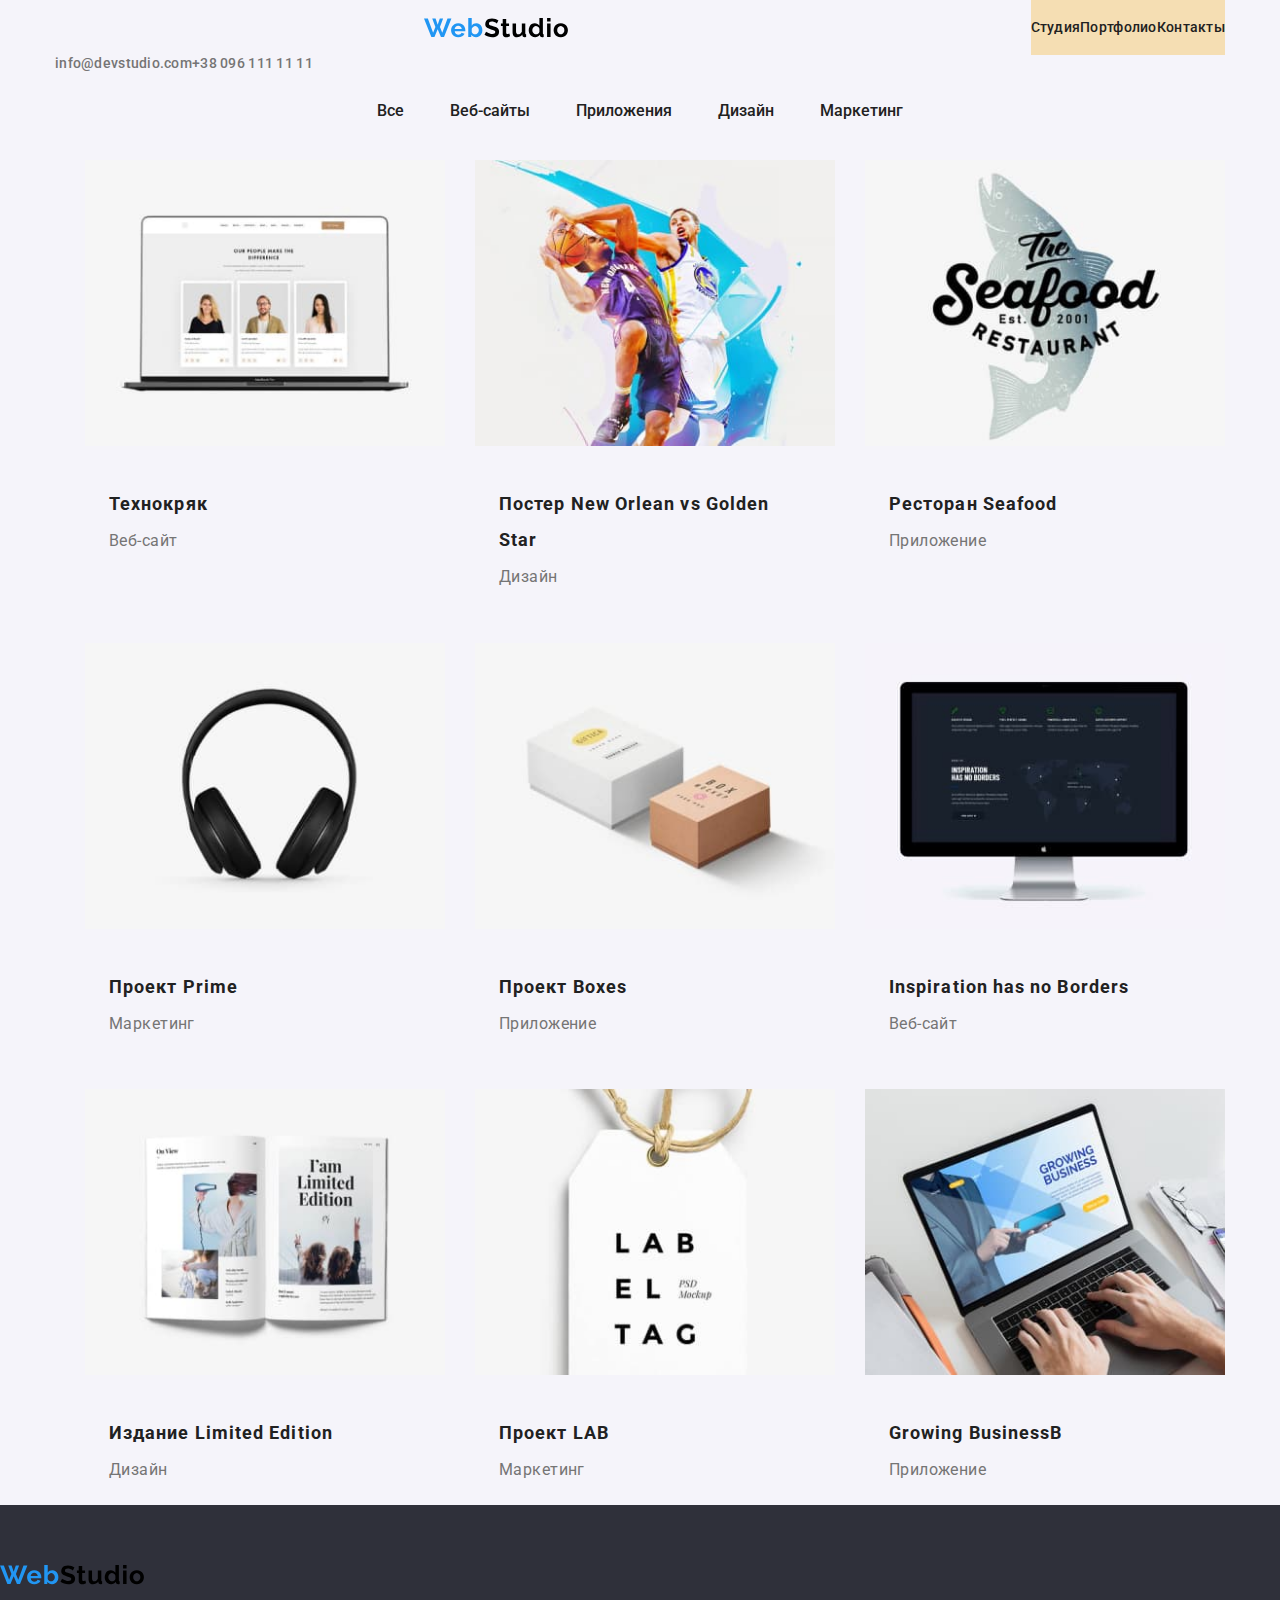
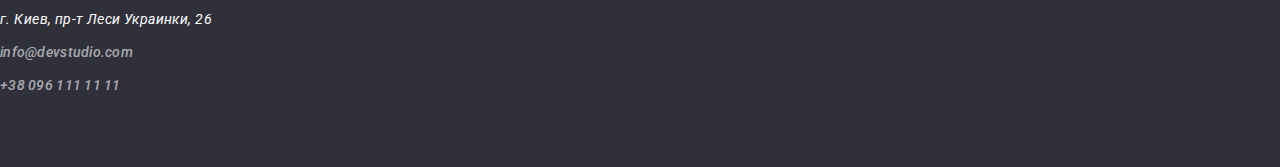
==== portfolio.html @ c13f8b08 "homework0401" ====
<!DOCTYPE html>
<html lang="ru">

<head>
    <meta charset="UTF-8" />
    <meta name="viewport" content="width=device-width, initial-scale=1.0" />
    <title>WebStudio</title>
    <link rel="preconnect" href="https://fonts.gstatic.com">
    <link href="https://fonts.googleapis.com/css2?family=Raleway:wght@700&family=Roboto:wght@400;500;700;900&display=swap"
        rel="stylesheet">
        <link rel="stylesheet" href="https://cdnjs.cloudflare.com/ajax/libs/modern-normalize/1.0.0/modern-normalize.min.css">
    <link rel="stylesheet" href="./css/styles.css">
  
</head>

<body>
    <!-- Шапка сайта -->
    <header>
        <div class="container">
            <nav class="nav">
                <a href="./index.html" class="logo">
                    <img src="./images/WebStudio.svg" alt="Логотип компании" />
                </a>
    
                <ul class="nav-link list">
                    <li><a href="./index.html" class="nav-link-list ">Студия</a></li>
                    <li><a href="./portfolio.html" class=" nav-link-list ">Портфолио</a></li>
                    <li><a href="" class="link nav-link-list ">Контакты</a></li>
                </ul>
    
            </nav>
    
            <ul class="nav-information list">
                <li><a href="mailto:info@devstudio.com" class="nav-information-list">info@devstudio.com</a></li>
                <li><a href="tel:+380961111111" class="nav-information-list">+38 096 111 11 11</a></li>
            </ul>
        </div>
    </header>

    <main>
       
        
            <!--Кнопки портфолио -->
        <section>
            <div class="container">
            <h1></h1>
            <ul class="button-list list">
                <li><button type="button" class="button">Все</button></li>
                <li><button type="button" class="button">Веб-сайты</button></li>
                <li><button type="button" class="button">Приложения</button></li>
                <li><button type="button" class="button">Дизайн</button></li>
                <li><button type="button" class="button">Маркетинг</button></li>
            </ul>
        
    <!-- Проекты -->
        
            <ul class="project list">
                
                <li class="card">
                    <div class="card-image">
                    <a href="" class="link">
                        <img src="./images/portfolio1.jpg" alt="Примеры работ 1" width="370" class="project-images">
                    </div>

                    <div class="card-content">
                    <h2 class="project-title">Технокряк</h2>
                    <p class="project-description">Веб-сайт</p>
                    </div>
                    </a>
                   
                </li>
                <li  class="card">
                    <div class="card-image">
                    <a href="" class="link">
                        <img src="./images/portfolio2.jpg" alt="Примеры работ 2" width="370" class="project-images">
                    </div>

                    <div class="card-content">
                    <h2 class="project-title">Постер New Orlean vs Golden Star</h2>
                    <p class="project-description">Дизайн</p>
                    </div>
                    </a>
                </li>
                <li class="card" >
                    <div class="card-image">
                    <a href="" class="link">
                        <img src="./images/portfolio3.jpg" alt="Примеры работ 3" width="370" class="project-images">
                    </div>
                    <div class="card-content">
                    <h2 class="project-title">Ресторан Seafood</h2>
                    <p class="project-description">Приложение</p>
                    </div>
                    </a>
                </li>
                <li class="card">
                    <div class="card-image">
                    <a href="" class="link">
                        <img src="./images/portfolio4.jpg" alt="Примеры работ 4" width="370" class="project-images">
                    </div>

                    <div class="card-content">
                    <h2 class="project-title">Проект Prime</h2>
                    <p class="project-description">Маркетинг</p>
                    </div>
                    </a>
                </li>
                <li class="card">
                    <div class="card-image">
                    <a href="" class="link">
                        <img src="./images/portfolio5.jpg" alt="Примеры работ 5" width="370" class="project-images">
                    </div>

                    <div class="card-content">
                    <h2 class="project-title">Проект Boxes</h2>
                    <p class="project-description">Приложение</p>
                    </div>
                    </a>
                </li>
                <li class="card">
                    <div class="card-image">
                    <a href="" class="link">
                        <img src="./images/portfolio6.jpg" alt="Примеры работ 6" width="370" class="project-images">
                    </div>

                    <div class="card-content">
                    <h2 class="project-title">Inspiration has no Borders</h2>
                    <p class="project-description">Веб-сайт</p>
                    </div>
                    </a>
                </li>
                <li class="card">
                    <div class="card-image">
                    <a href="" class="link">
                        <img src="./images/portfolio7.jpg" alt="Примеры работ 7" width="370" class="project-images">
                    </div>

                    <div class="card-content">
                    <h2 class="project-title">Издание Limited Edition</h2>
                    <p class="project-description">Дизайн</p>
                    </div>
                    </a>
                </li>
                <li class="card">
                    <div class="card-image">
                    <a href="" class="link">
                        <img src="./images/portfolio8.jpg" alt="Примеры работ 8" width="370"class="project-images">
                    </div>

                    <div class="card-content">
                    <h2 class="project-title">Проект LAB</h2>
                    <p class="project-description">Маркетинг</p>
                    </div>
                    </a>
                </li>
                <li class="card">
                    <div class="card-image">
                    <a href="" class="link">
                        <img src="./images/portfolio9.jpg" alt="Примеры работ 9" width="370" class="project-images">
                    </div>

                    <div class="card-content">
                    <h2 class="project-title">Growing BusinessB</h2>
                    <p class="project-description">Приложение</p>
                    </div>
                    </a>
                </li>
                
            </ul>
            </div>

        </section>
        

    </main>
    <!-- Футер -->
    <footer>
    
        <div class="footer">
            <a href="./index.html" class="logo footer-logo">
                <img src="./images/WebStudio.svg" alt="Логотип компании" />
            </a>
    
            <address>
                <ul class="footer-list list">
                    <li>г. Киев, пр-т Леси Украинки, 26</li>
                    <li><a href="mailto:info@devstudio.com" class=" link nav-information-list footer-email">info@devstudio.com</a></li>
                    <li><a href="tel:+380961111111" class="link nav-information-list footer-tel">+38 096 111 11 11</a></li>
                </ul>
            </address>
        </div>
                
     </footer>
                
            

</body>

</html>
---- css/styles.css ----
/* основной цвет текста #757575 */
/* вторичный цвет текста  #212121*/
/* Акцент #2196F3 */
/* наша команда #F5F4FA */
/* футер #2F303A*/
/* Белый #FFFFFF */
/* герой #2F303A */

:root {
  --primery-text-color: #757575;
  --secondary-text-color: #212121;
  --accent-color: #2196f3;
  --primery-bg-color: #f5f4fa;
  --card-set-gap: 30px;
  --wite-color: #ffffff;
}
body {
  background-color: var(--primery-bg-color);
  color: var(--primery-text-color);
  font-family: Roboto, sans-serif;
  font-size: 14px;
  letter-spacing: 0.03em;
}

img {
  display: block;
  max-width: 100%;
  height: auto;
}
.container {
  margin-left: auto;
  margin-right: auto;
  width: 1200px;
  padding-left: 15px;
  padding-right: 15px;
}

.list {
  list-style: none;
  margin: 0px;
  padding: 0px;
}

.link {
  text-decoration: none;
}

/* Навигация */

.main-nav {
  display: flex;
  align-items: center;
}
.nav {
  display: flex;
}
.logo {
  margin: auto;

  font-family: Raleway, sans-serif;
  font-size: 26px;
  line-height: 1.2;
}

.nav-link {
  display: flex;
  margin-left: 93px;
}
.nav-link .item:not(:last-child) {
  margin-right: 50px;
}

.nav-link-list {
  color: var(--secondary-text-color);

  display: block;
  padding-top: 20px;
  padding-bottom: 20px;

  font-weight: 500;
  font-size: 14px;
  line-height: 1.1;
  letter-spacing: 0.02em;
  text-decoration: none;
  background-color: wheat;
}

.nav-information {
  display: flex;
  margin-left: auto;
}

.nav-information .item + .item {
  margin-left: 50px;
}
.nav-information-list {
  color: var(--primery-text-color);

  font-weight: 500;
  font-size: 14px;
  line-height: 1.1;
  letter-spacing: 0.02em;
  text-decoration: none;
}

.nav-link a:hover,
.nav-link a:focus,
.nav-information a:hover,
.nav-information a:focus {
  color: var(--accent-color);
}

/* Герой */
.hero {
  background-color: #2f303a;

  margin-bottom: 94px;

  text-align: center;
}
.hero-title {
  color: var(---wite-color);
  margin-top: 0px;
  margin-bottom: 30px;

  font-weight: 900;
  font-size: 44px;
  line-height: 1.4;
  letter-spacing: 0.06em;
}
.button-hero {
  color: var(--primery-bg-color);
  background-color: var(--accent-color);

  font-family: inherit;
  font-weight: 700;
  font-size: 16px;
  line-height: 1.9;
  letter-spacing: 0.06em;
  cursor: pointer;
  border-radius: 4px;
  padding: 10px 35px;
  border: 1px solid transparent;
  min-width: 130px;
}

/* Преимущества */

.advantages {
  margin-bottom: 94px;
}
.advantages-list {
  display: flex;
  /* justify-content: space-between; */
}

.advantages-list .item {
  background-color: springgreen;
}
.advantages-list .item:not(:last-child) {
  margin-right: 30px;
}

.advantages-title {
  color: var(--secondary-text-color);

  margin-top: 0px;
  margin-bottom: 10px;
  line-height: 1.1;
}

.advanteges-description {
  display: block;

  line-height: 1.7;
}

/* Примеры работ */
.example {
  /* margin-bottom: 50px; */
}

.example-title {
  color: var(--secondary-text-color);

  margin-top: 0px;
  margin-bottom: 94px;

  font-size: 36px;
  line-height: 1.2;
  text-align: center;
}

.example-list {
  display: flex;
  margin-bottom: 94px;
}
.example-list .item:not(:last-child) {
  margin-right: 30px;
}

/* Наша команда */
.team-list li {
  display: inline-block;
  margin-top: 0px;
  margin-bottom: 30px;
  padding: 0px;
}

.team-title {
  color: var(--secondary-text-color);

  margin-top: 0px;
  margin-bottom: 50px;

  font-size: 36px;
  line-height: 1.2;
  text-align: center;
}
.team-images {
  margin-bottom: 30px;
}

.team-list-title {
  color: var(--secondary-text-color);

  margin-top: 0px;
  margin-bottom: 10px;
  font-weight: 500;
  font-size: 16px;
  line-height: 1.2;
}

.team-description {
  margin-top: 0px;
  margin-bottom: 0px;

  font-size: 16px;
  line-height: 1.2;
}

/* Футер */

.footer {
  background-color: #2f303a;
  padding-top: 60px;
  padding-bottom: 60px;
}

.footer-logo {
  display: inline-block;
  margin-bottom: 20px;
}
.footer-list li {
  color: var(--wite-color);
  line-height: 1.7;
  margin-bottom: 9px;
}

.footer-list a:hover,
.footer-list a:focus {
  color: var(--accent-color);
}

.footer-email,
.footer-tel {
  line-height: 1.7;
  color: rgba(255, 255, 255, 0.6);
}

/* .footer-tel {
  line-height: 1.7;
  color: rgba(255, 255, 255, 0.6);
} */
/* Портфолио */

/* Кнопки портфолио */
.button-list {
  display: flex;
  justify-content: center;
}

.button {
  color: var(--secondary-text-color);
  background-color: var(--primery-bg-color);

  font-weight: 500;
  font-size: 16px;
  line-height: 1.6;
  cursor: pointer;
  border-radius: 4px;
  padding: 6px 22px;
  border: 1px solid transparent;
  min-width: 73px;
}
.button:hover,
.button:focus {
  color: var(--primery-bg-color);
  background-color: var(--accent-color);
}

/* Проекты */
.project {
  display: flex;
  flex-wrap: wrap;

  padding: 0;
  margin: 0;
  list-style: none;
  margin-left: calc (-1 * var(--card-set-gap));
  margin-top: calc (-1 * var(--card-set-gap));
}

/* .project-images {
 
  margin-bottom: 20px;
} */
.project > .card {
  flex-basis: calc(100% / 3 - var(--card-set-gap));
  margin-left: var(--card-set-gap);
  margin-top: var(--card-set-gap);
  /* border: 2px solid green; */
}

.card-image {
  margin-bottom: 20px;
}

.project-title {
  color: var(--secondary-text-color);

  padding: 0;
  margin: 0;
  margin-bottom: 4px;

  font-size: 18px;
  line-height: 2;
  letter-spacing: 0.06em;
  text-decoration: none;
  /* border: 2px solid red; */
}

.project-description {
  color: var(--primery-text-color);

  padding: 0;
  margin: 0;

  font-size: 16px;
  line-height: 1.9;
  /* border: 2px solid teal; */
}

.card-content {
  padding: 20px 24px;
  /* border: 2px solid tomato; */
}
/* .project-description:last-child {
  margin-bottom: 0px;
} */
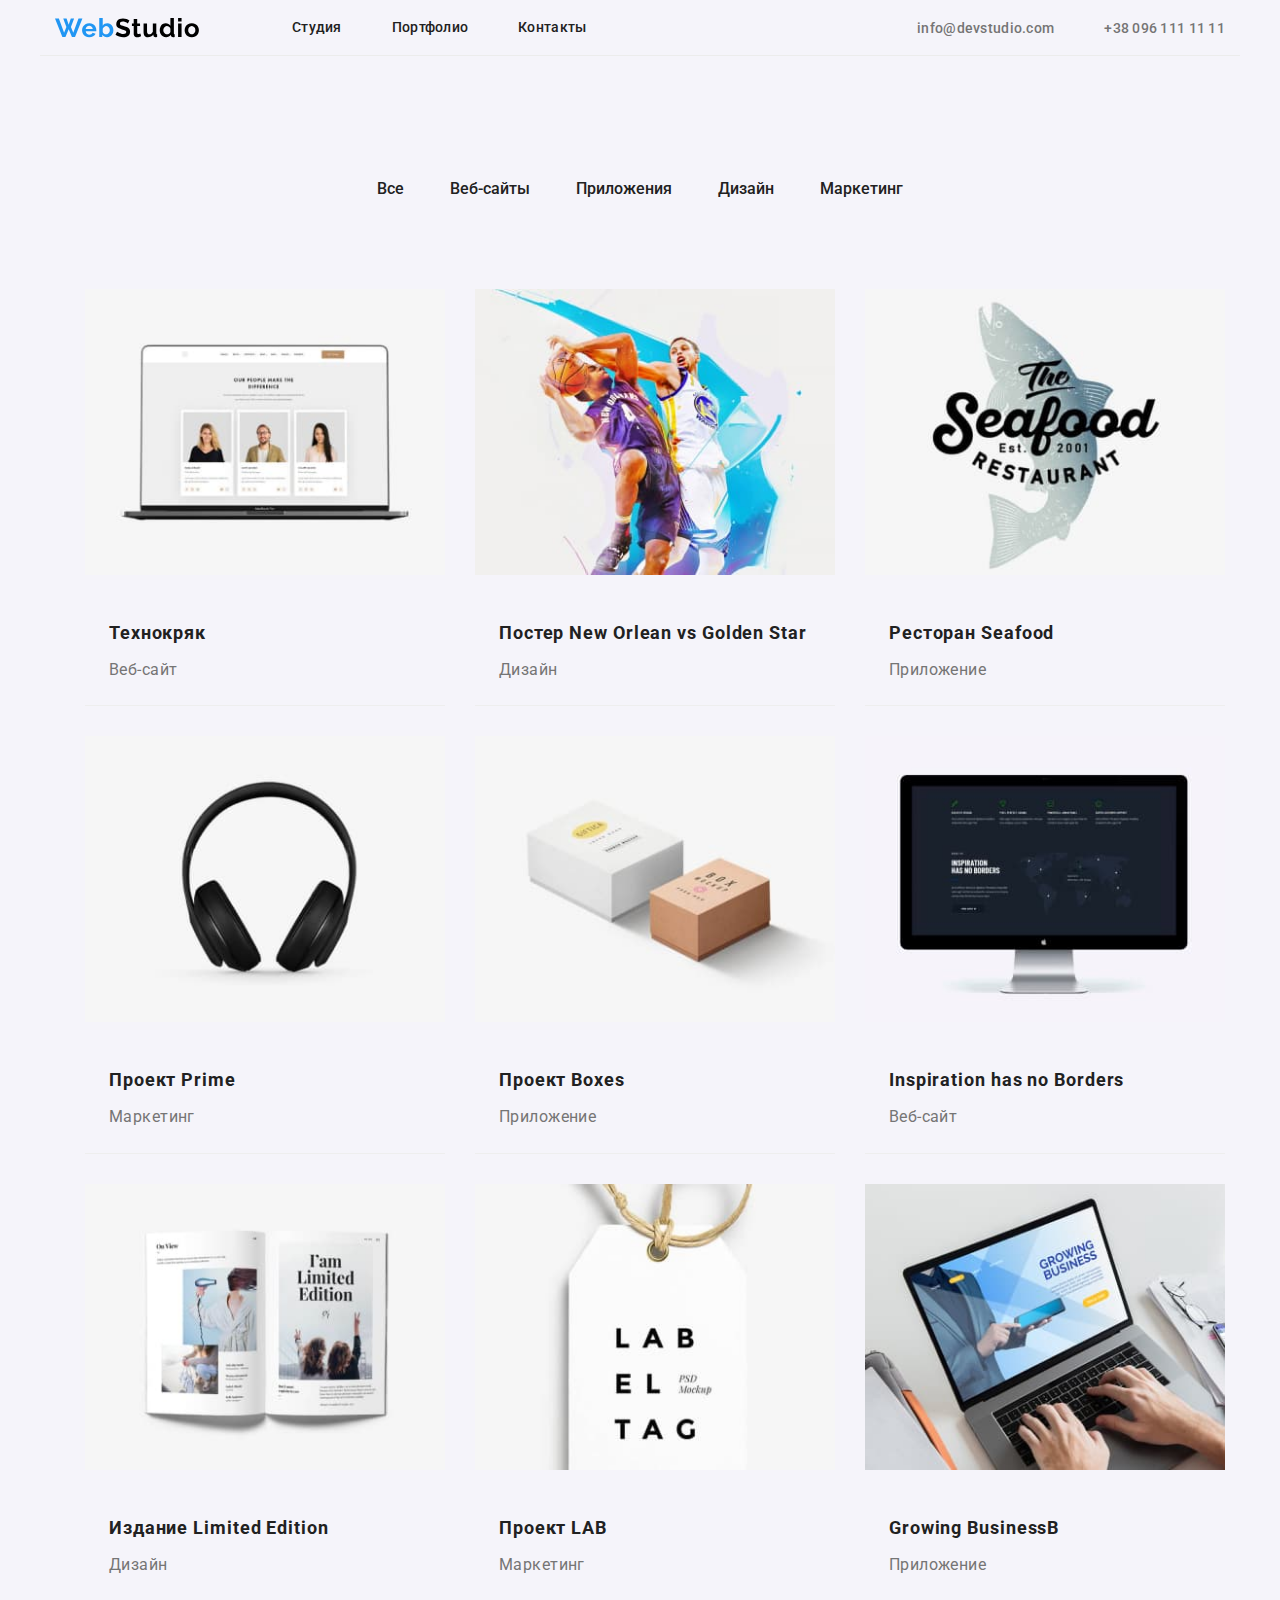
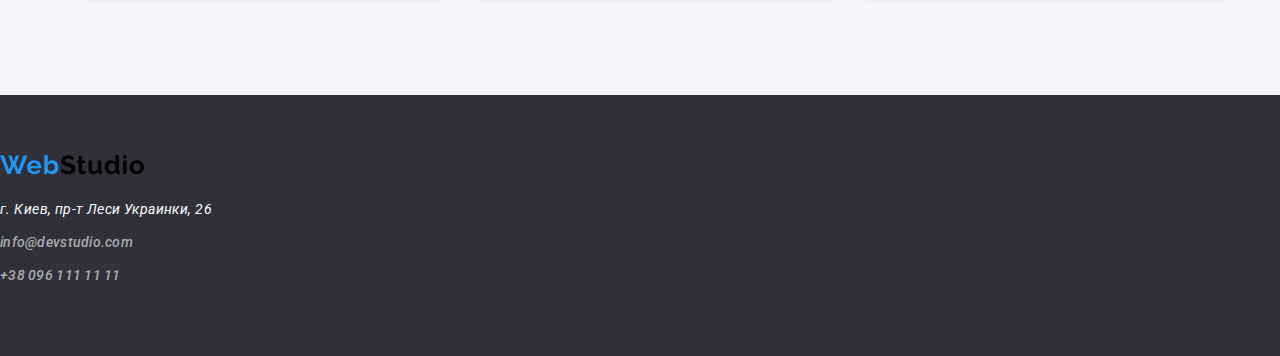
==== commit 5ae25597: "homework0402" ====
--- a/portfolio.html
+++ b/portfolio.html
@@ -15,25 +15,28 @@
 
 <body>
     <!-- Шапка сайта -->
-    <header>
-        <div class="container">
+    <header class="page-header">
+        <div class="main-nav">
+    
             <nav class="nav">
                 <a href="./index.html" class="logo">
                     <img src="./images/WebStudio.svg" alt="Логотип компании" />
                 </a>
     
                 <ul class="nav-link list">
-                    <li><a href="./index.html" class="nav-link-list ">Студия</a></li>
-                    <li><a href="./portfolio.html" class=" nav-link-list ">Портфолио</a></li>
-                    <li><a href="" class="link nav-link-list ">Контакты</a></li>
+                    <li class="item"><a href="./index.html" class="nav-link-list">Студия</a></li>
+                    <li class="item"><a href="./portfolio.html" class=" nav-link-list">Портфолио</a></li>
+                    <li class="item"><a href="" class="link nav-link-list">Контакты</a></li>
                 </ul>
     
             </nav>
     
             <ul class="nav-information list">
-                <li><a href="mailto:info@devstudio.com" class="nav-information-list">info@devstudio.com</a></li>
-                <li><a href="tel:+380961111111" class="nav-information-list">+38 096 111 11 11</a></li>
+                <li class="item"><a href="mailto:info@devstudio.com" class="nav-information-list">info@devstudio.com</a>
+                </li>
+                <li class="item"><a href="tel:+380961111111" class="nav-information-list">+38 096 111 11 11</a></li>
             </ul>
+    
         </div>
     </header>
 
--- a/css/styles.css
+++ b/css/styles.css
@@ -33,6 +33,8 @@
   width: 1200px;
   padding-left: 15px;
   padding-right: 15px;
+  padding-top: 94px;
+  padding-bottom: 94px;
 }
 
 .list {
@@ -47,6 +49,14 @@
 
 /* Навигация */
 
+.page-header{
+  margin-left: auto;
+  margin-right: auto;
+  width: 1200px;
+  padding-left: 15px;
+  padding-right: 15px;
+  border-bottom: 1px solid #ECECEC;
+}
 .main-nav {
   display: flex;
   align-items: center;
@@ -82,7 +92,7 @@
   line-height: 1.1;
   letter-spacing: 0.02em;
   text-decoration: none;
-  background-color: wheat;
+
 }
 
 .nav-information {
@@ -114,7 +124,7 @@
 .hero {
   background-color: #2f303a;
 
-  margin-bottom: 94px;
+  /* margin-bottom: 94px; */
 
   text-align: center;
 }
@@ -147,15 +157,16 @@
 /* Преимущества */
 
 .advantages {
-  margin-bottom: 94px;
+  /* margin-bottom: 94px; */
 }
 .advantages-list {
   display: flex;
-  /* justify-content: space-between; */
+
 }
 
 .advantages-list .item {
-  background-color: springgreen;
+  width: 270px;
+  /* background-color: springgreen; */
 }
 .advantages-list .item:not(:last-child) {
   margin-right: 30px;
@@ -171,7 +182,6 @@
 
 .advanteges-description {
   display: block;
-
   line-height: 1.7;
 }
 
@@ -184,7 +194,7 @@
   color: var(--secondary-text-color);
 
   margin-top: 0px;
-  margin-bottom: 94px;
+  margin-bottom: 50px;
 
   font-size: 36px;
   line-height: 1.2;
@@ -200,23 +210,35 @@
 }
 
 /* Наша команда */
-.team-list li {
+
+.team-title {
+  color: var(--secondary-text-color);
+
+  margin-top: 0px;
+  margin-bottom: 50px;
+
+  font-size: 36px;
+  line-height: 1.2;
+  text-align: center;
+}
+
+.team-list {
+  display: flex;
+  flex-wrap: wrap;
+}
+
+.team-list item {
   display: inline-block;
-  margin-top: 0px;
-  margin-bottom: 30px;
+  margin: 0px;
   padding: 0px;
-}
-
-.team-title {
-  color: var(--secondary-text-color);
-
-  margin-top: 0px;
-  margin-bottom: 50px;
-
-  font-size: 36px;
-  line-height: 1.2;
-  text-align: center;
-}
+  width: 270px;
+  background-color: cadetblue;
+}
+
+.team-list .item:not(:last-child) {
+  margin-right: 30px;
+}
+
 .team-images {
   margin-bottom: 30px;
 }
@@ -268,16 +290,14 @@
   color: rgba(255, 255, 255, 0.6);
 }
 
-/* .footer-tel {
-  line-height: 1.7;
-  color: rgba(255, 255, 255, 0.6);
-} */
+
 /* Портфолио */
 
 /* Кнопки портфолио */
 .button-list {
   display: flex;
   justify-content: center;
+  margin-bottom: 50px;
 }
 
 .button {
@@ -311,16 +331,15 @@
   margin-top: calc (-1 * var(--card-set-gap));
 }
 
-/* .project-images {
- 
-  margin-bottom: 20px;
-} */
+.project .card {
+  border-bottom: 1px solid #EEEEEE;
+}
+
 .project > .card {
   flex-basis: calc(100% / 3 - var(--card-set-gap));
   margin-left: var(--card-set-gap);
   margin-top: var(--card-set-gap);
-  /* border: 2px solid green; */
-}
+ }
 
 .card-image {
   margin-bottom: 20px;
@@ -335,10 +354,9 @@
 
   font-size: 18px;
   line-height: 2;
-  letter-spacing: 0.06em;
+  letter-spacing: 0.05em;
   text-decoration: none;
-  /* border: 2px solid red; */
-}
+  }
 
 .project-description {
   color: var(--primery-text-color);
@@ -348,13 +366,8 @@
 
   font-size: 16px;
   line-height: 1.9;
-  /* border: 2px solid teal; */
-}
+ }
 
 .card-content {
   padding: 20px 24px;
-  /* border: 2px solid tomato; */
-}
-/* .project-description:last-child {
-  margin-bottom: 0px;
-} */
+ }
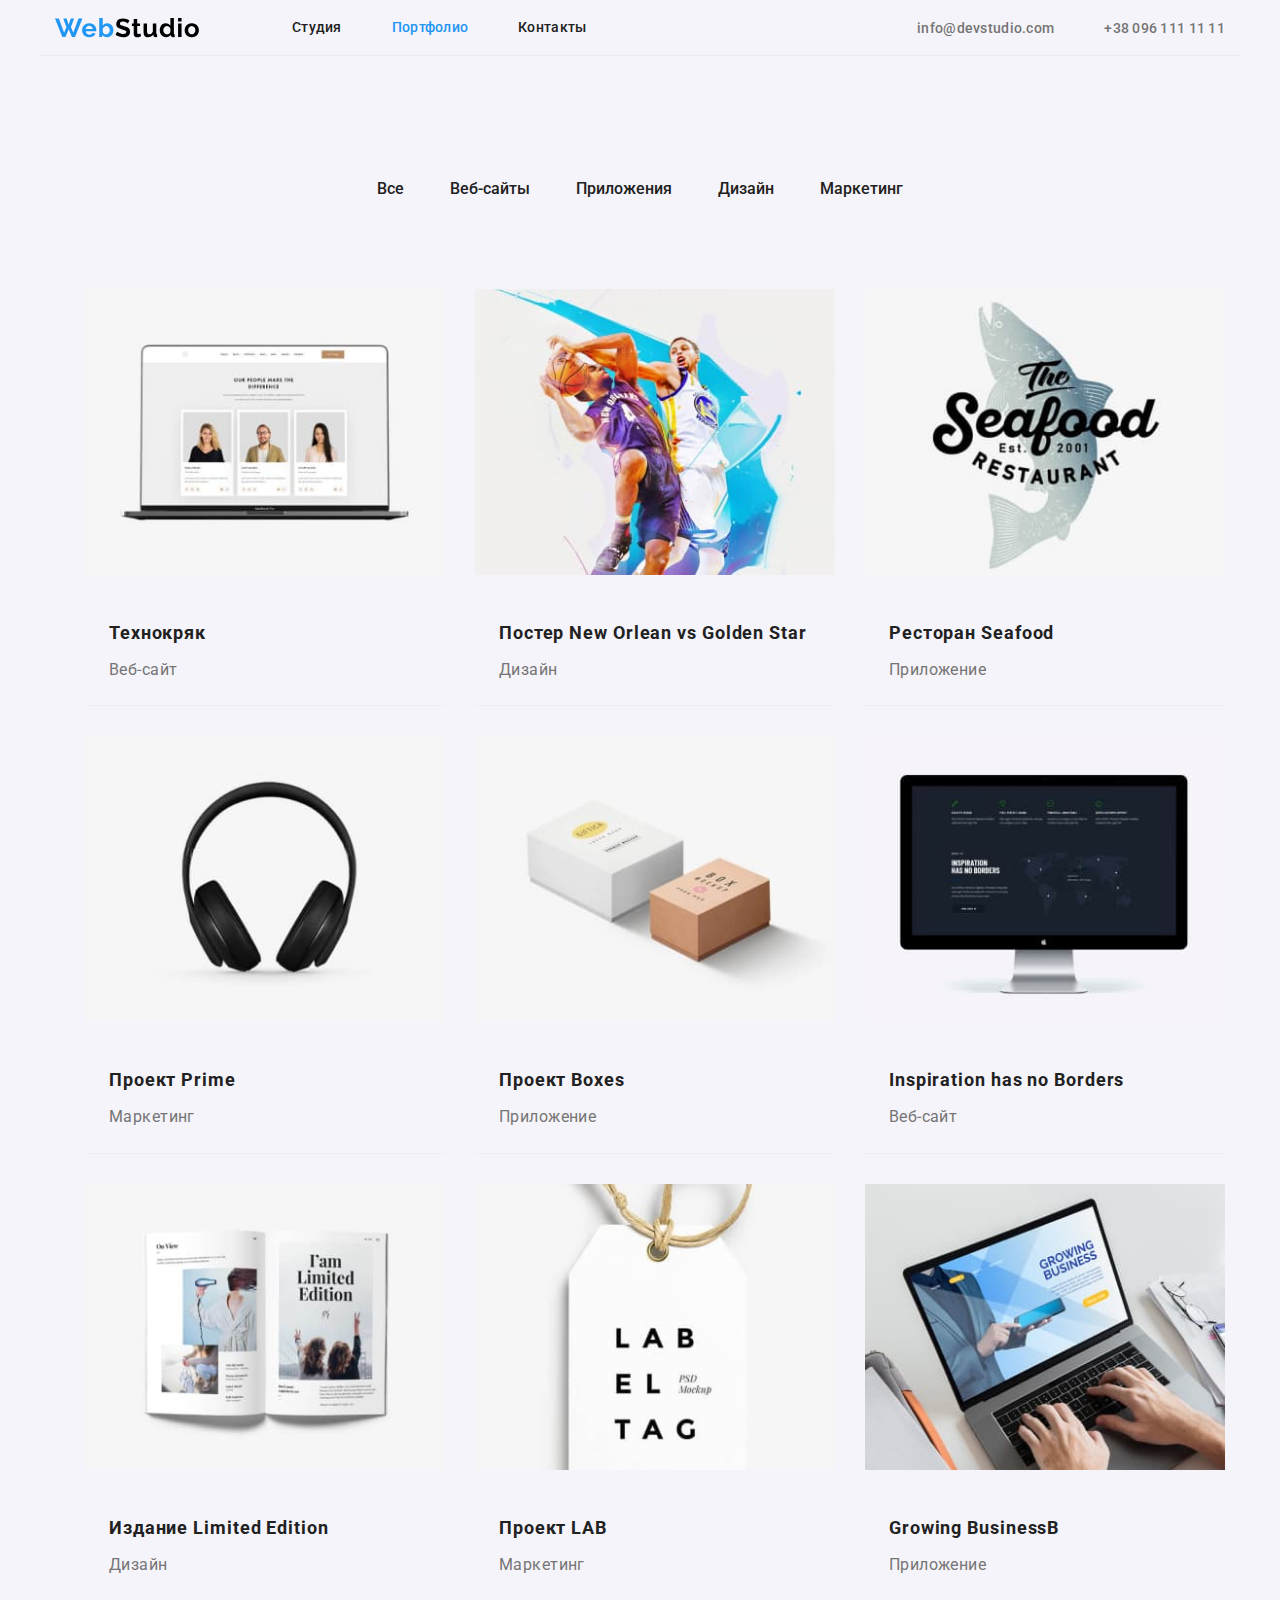
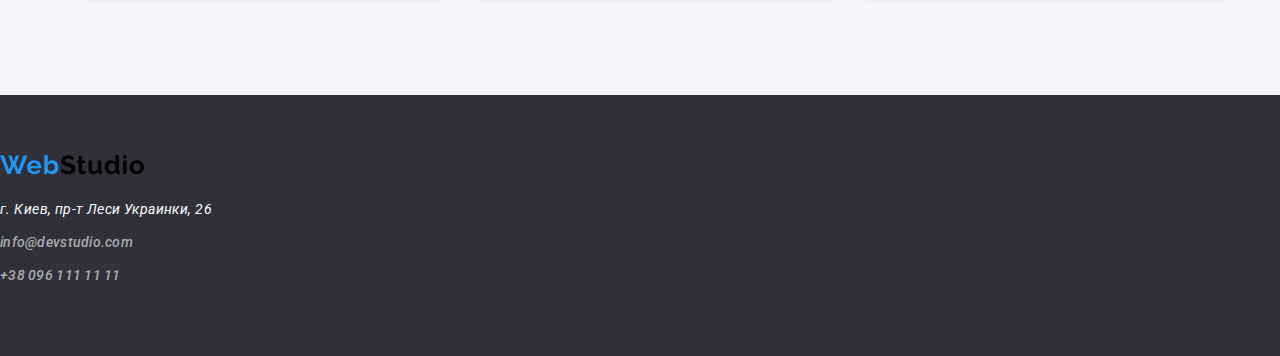
==== commit af28d242: "homework0405" ====
--- a/portfolio.html
+++ b/portfolio.html
@@ -25,7 +25,7 @@
     
                 <ul class="nav-link list">
                     <li class="item"><a href="./index.html" class="nav-link-list">Студия</a></li>
-                    <li class="item"><a href="./portfolio.html" class=" nav-link-list">Портфолио</a></li>
+                    <li class="item"><a href="./portfolio.html" class=" nav-link-list current">Портфолио</a></li>
                     <li class="item"><a href="" class="link nav-link-list">Контакты</a></li>
                 </ul>
     
--- a/css/styles.css
+++ b/css/styles.css
@@ -49,13 +49,13 @@
 
 /* Навигация */
 
-.page-header{
+.page-header {
   margin-left: auto;
   margin-right: auto;
   width: 1200px;
   padding-left: 15px;
   padding-right: 15px;
-  border-bottom: 1px solid #ECECEC;
+  border-bottom: 1px solid #ececec;
 }
 .main-nav {
   display: flex;
@@ -92,9 +92,11 @@
   line-height: 1.1;
   letter-spacing: 0.02em;
   text-decoration: none;
-
-}
-
+}
+
+.nav-link-list.current {
+  color: var(--accent-color);
+}
 .nav-information {
   display: flex;
   margin-left: auto;
@@ -122,17 +124,32 @@
 
 /* Герой */
 .hero {
-  background-color: #2f303a;
-
-  /* margin-bottom: 94px; */
+  max-width: 1600px;
+  min-height: 600px;
+  margin-left: auto;
+  margin-right: auto;
+  background-color: #c4c4c4;
+  background-image: linear-gradient(
+      to right,
+      rgba(47, 48, 58, 0.4),
+      rgba(47, 48, 58, 0.4)
+    ),
+    url("../images/fotohero.jpg");
+
+  background-repeat: no-repeat;
+  background-position: center;
+  background-size: cover;
+}
+.hero-title {
+  color: var(--wite-color);
+
+  display: block;
+  margin: 0 auto;
+  width: 696px;
+  padding-top: 200px;
+  margin-bottom: 30px;
 
   text-align: center;
-}
-.hero-title {
-  color: var(---wite-color);
-  margin-top: 0px;
-  margin-bottom: 30px;
-
   font-weight: 900;
   font-size: 44px;
   line-height: 1.4;
@@ -142,6 +159,8 @@
   color: var(--primery-bg-color);
   background-color: var(--accent-color);
 
+  display: block;
+  margin: 0 auto;
   font-family: inherit;
   font-weight: 700;
   font-size: 16px;
@@ -161,7 +180,6 @@
 }
 .advantages-list {
   display: flex;
-
 }
 
 .advantages-list .item {
@@ -290,7 +308,6 @@
   color: rgba(255, 255, 255, 0.6);
 }
 
-
 /* Портфолио */
 
 /* Кнопки портфолио */
@@ -332,14 +349,14 @@
 }
 
 .project .card {
-  border-bottom: 1px solid #EEEEEE;
+  border-bottom: 1px solid #eeeeee;
 }
 
 .project > .card {
   flex-basis: calc(100% / 3 - var(--card-set-gap));
   margin-left: var(--card-set-gap);
   margin-top: var(--card-set-gap);
- }
+}
 
 .card-image {
   margin-bottom: 20px;
@@ -356,7 +373,7 @@
   line-height: 2;
   letter-spacing: 0.05em;
   text-decoration: none;
-  }
+}
 
 .project-description {
   color: var(--primery-text-color);
@@ -366,8 +383,8 @@
 
   font-size: 16px;
   line-height: 1.9;
- }
+}
 
 .card-content {
   padding: 20px 24px;
- }
+}
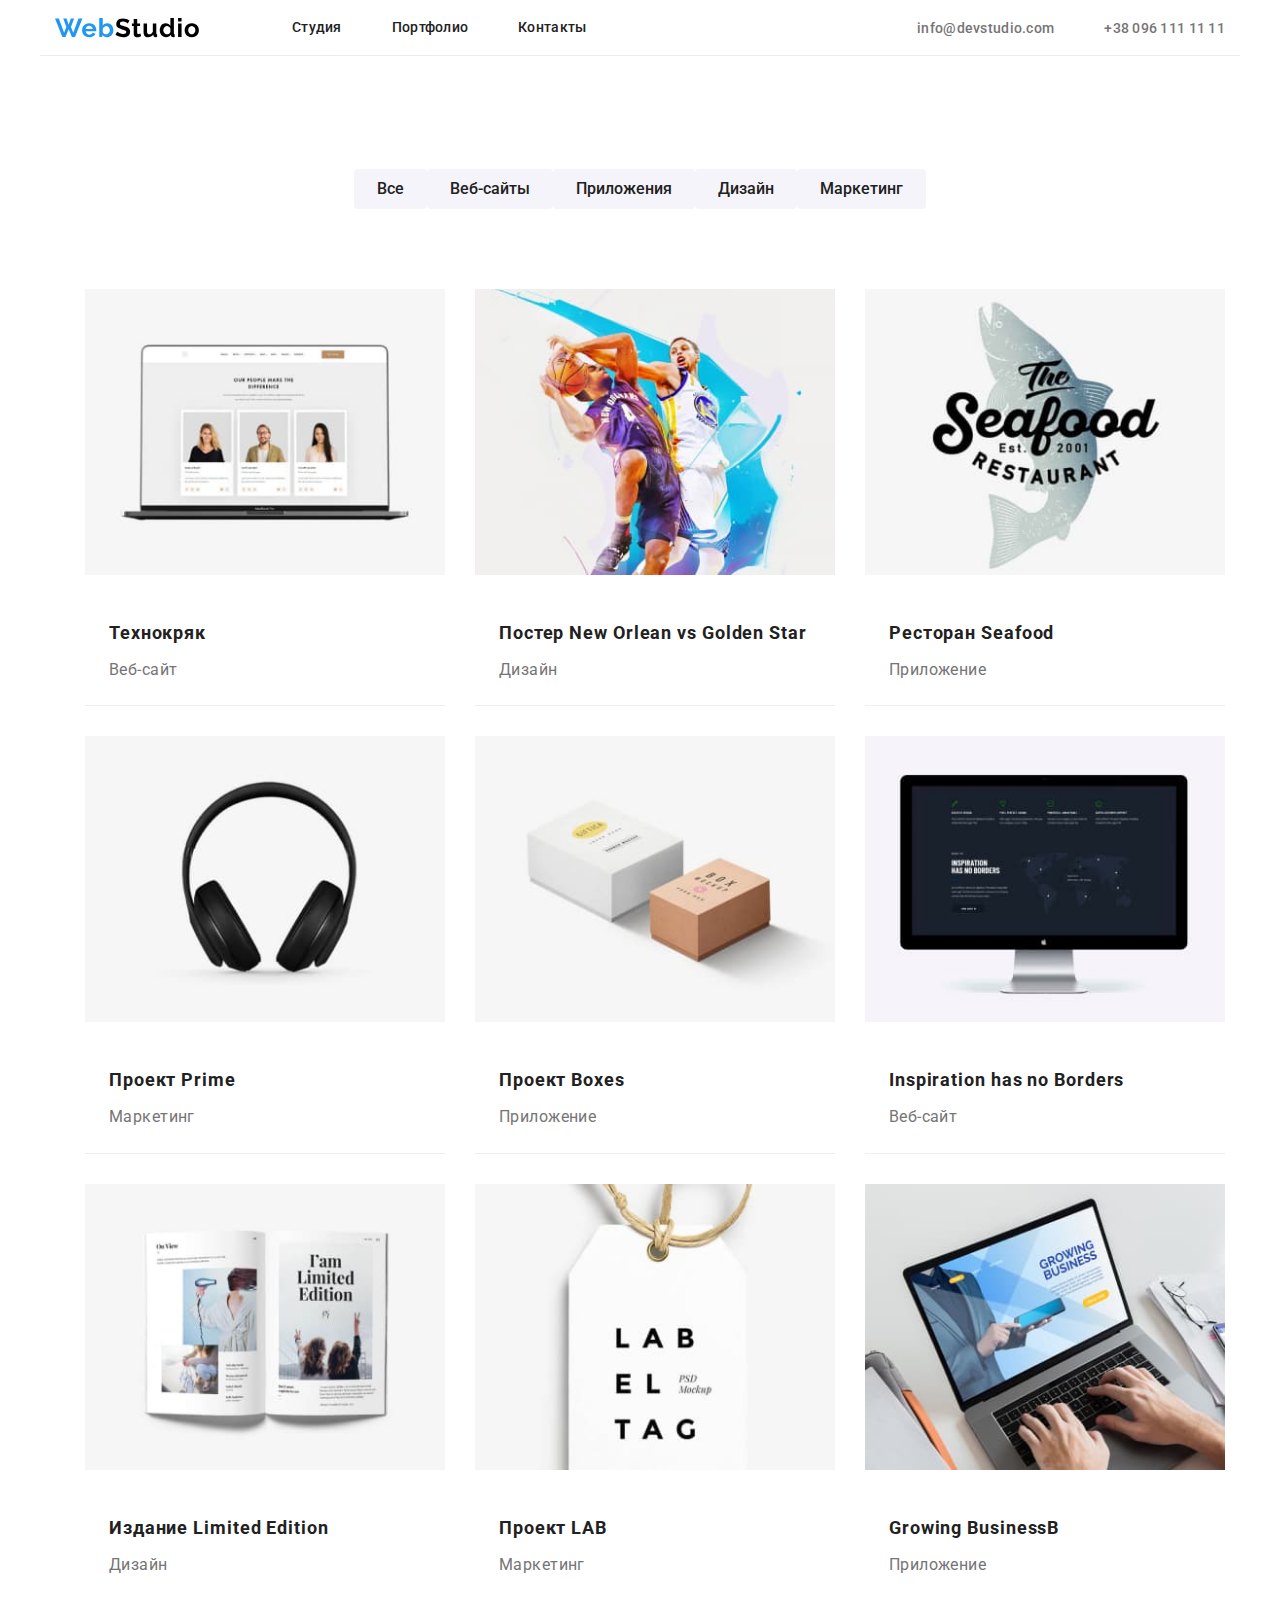
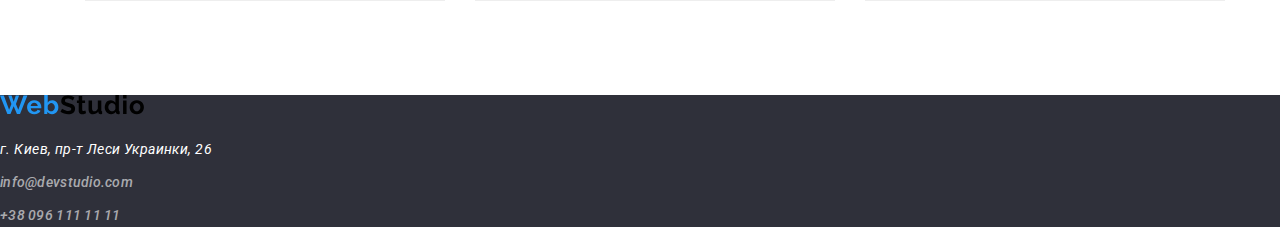
==== commit bc1387a2: "homework0410" ====
--- a/portfolio.html
+++ b/portfolio.html
@@ -25,7 +25,7 @@
     
                 <ul class="nav-link list">
                     <li class="item"><a href="./index.html" class="nav-link-list">Студия</a></li>
-                    <li class="item"><a href="./portfolio.html" class=" nav-link-list current">Портфолио</a></li>
+                    <li class="item"><a href="./portfolio.html" class=" nav-link-list">Портфолио</a></li>
                     <li class="item"><a href="" class="link nav-link-list">Контакты</a></li>
                 </ul>
     
--- a/css/styles.css
+++ b/css/styles.css
@@ -15,7 +15,7 @@
   --wite-color: #ffffff;
 }
 body {
-  background-color: var(--primery-bg-color);
+  background-color: var(--wite-color);
   color: var(--primery-text-color);
   font-family: Roboto, sans-serif;
   font-size: 14px;
@@ -94,9 +94,6 @@
   text-decoration: none;
 }
 
-.nav-link-list.current {
-  color: var(--accent-color);
-}
 .nav-information {
   display: flex;
   margin-left: auto;
@@ -124,28 +121,19 @@
 
 /* Герой */
 .hero {
-  max-width: 1600px;
-  min-height: 600px;
-  margin-left: auto;
-  margin-right: auto;
-  background-color: #c4c4c4;
-  background-image: linear-gradient(
-      to right,
-      rgba(47, 48, 58, 0.4),
-      rgba(47, 48, 58, 0.4)
-    ),
-    url("../images/fotohero.jpg");
-
-  background-repeat: no-repeat;
-  background-position: center;
-  background-size: cover;
+  background-color: #2f303a;
+  height: 600px;
+
+  text-align: center;
 }
 .hero-title {
   color: var(--wite-color);
 
   display: block;
+
+  width: 696px;
   margin: 0 auto;
-  width: 696px;
+
   padding-top: 200px;
   margin-bottom: 30px;
 
@@ -161,6 +149,7 @@
 
   display: block;
   margin: 0 auto;
+
   font-family: inherit;
   font-weight: 700;
   font-size: 16px;
@@ -176,12 +165,14 @@
 /* Преимущества */
 
 .advantages {
-  /* margin-bottom: 94px; */
-}
+}
+
 .advantages-list {
   display: flex;
 }
-
+.container.main {
+  padding-bottom: 0px;
+}
 .advantages-list .item {
   width: 270px;
   /* background-color: springgreen; */
@@ -205,7 +196,6 @@
 
 /* Примеры работ */
 .example {
-  /* margin-bottom: 50px; */
 }
 
 .example-title {
@@ -262,8 +252,9 @@
 }
 
 .team-list-title {
-  color: var(--secondary-text-color);
-
+  display: block;
+  color: var(--secondary-text-color);
+  text-align: center;
   margin-top: 0px;
   margin-bottom: 10px;
   font-weight: 500;
@@ -272,6 +263,8 @@
 }
 
 .team-description {
+  display: block;
+  text-align: center;
   margin-top: 0px;
   margin-bottom: 0px;
 
@@ -283,8 +276,15 @@
 
 .footer {
   background-color: #2f303a;
+  /* border: 1px solid red; */
+}
+.container.item {
+  margin: 0px;
+  padding: 0px;
   padding-top: 60px;
+  padding-left: 215px;
   padding-bottom: 60px;
+  /* border: 1px solid green; */
 }
 
 .footer-logo {
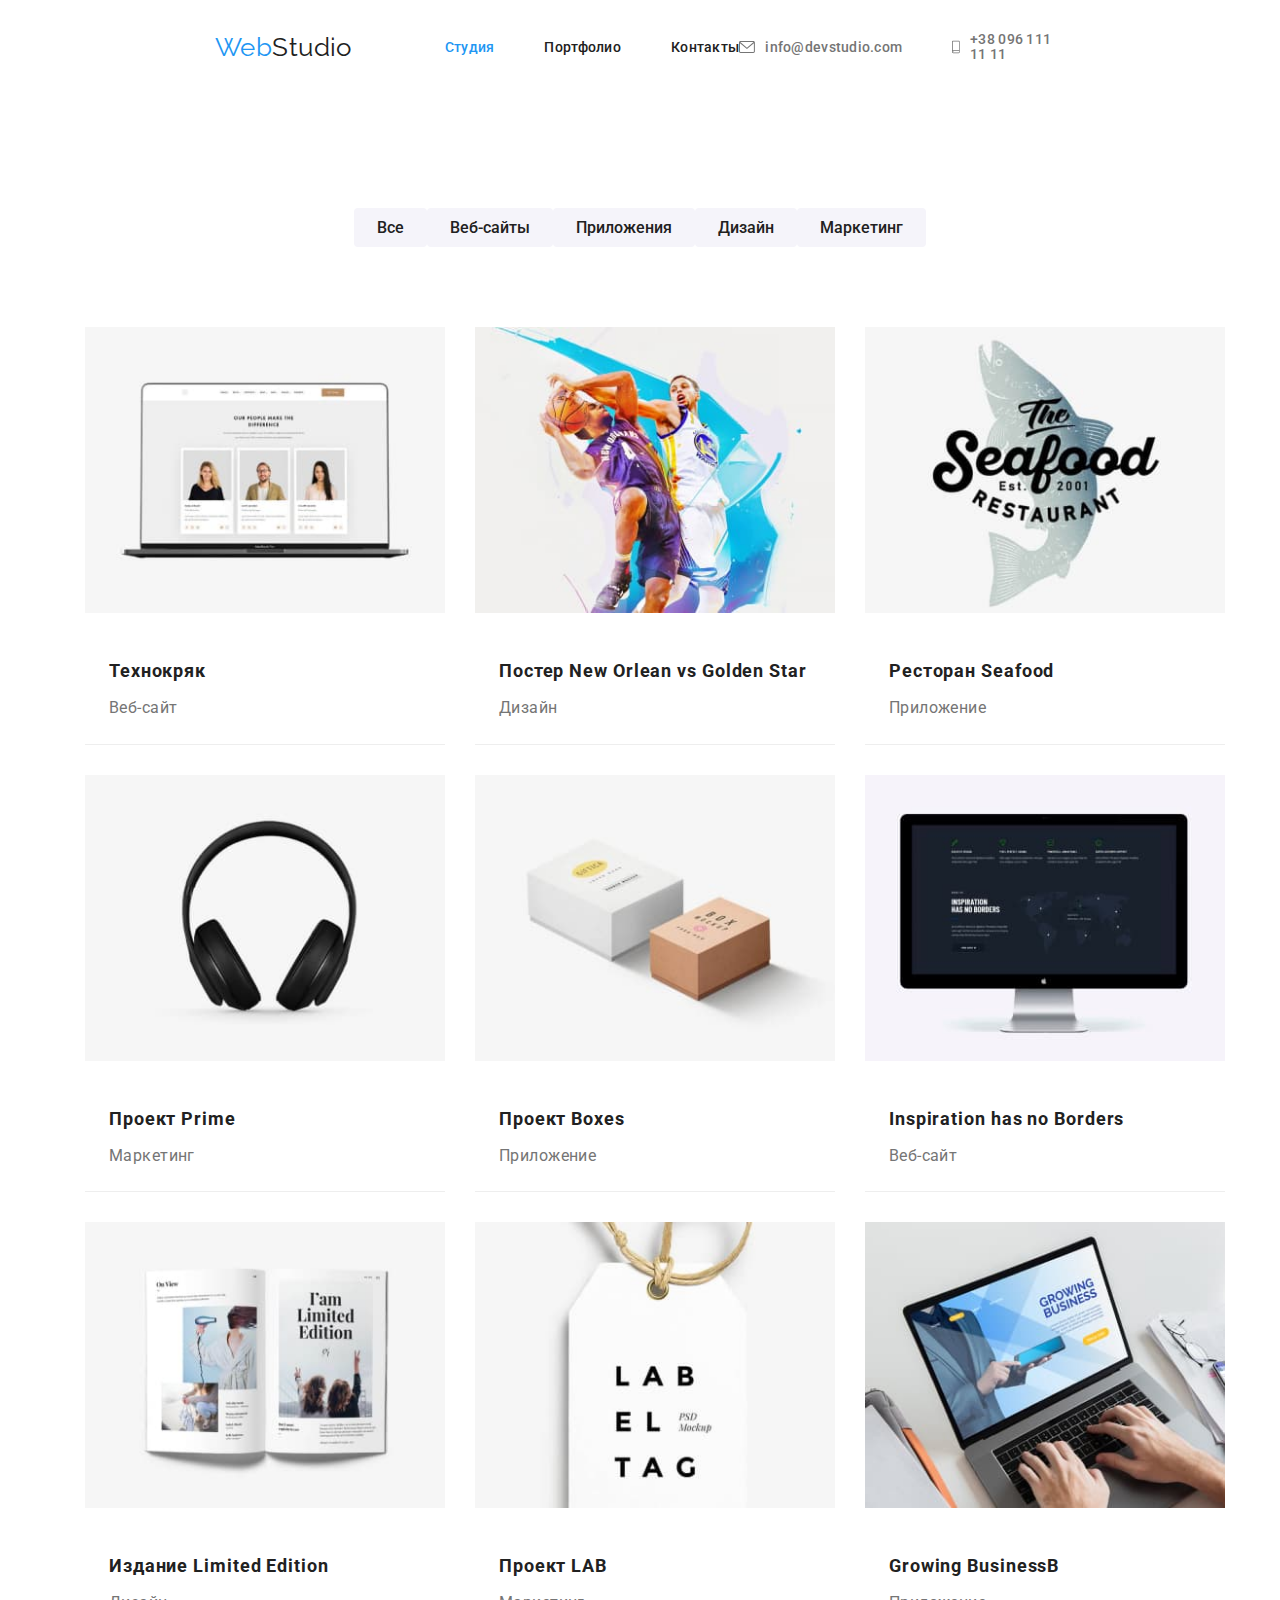
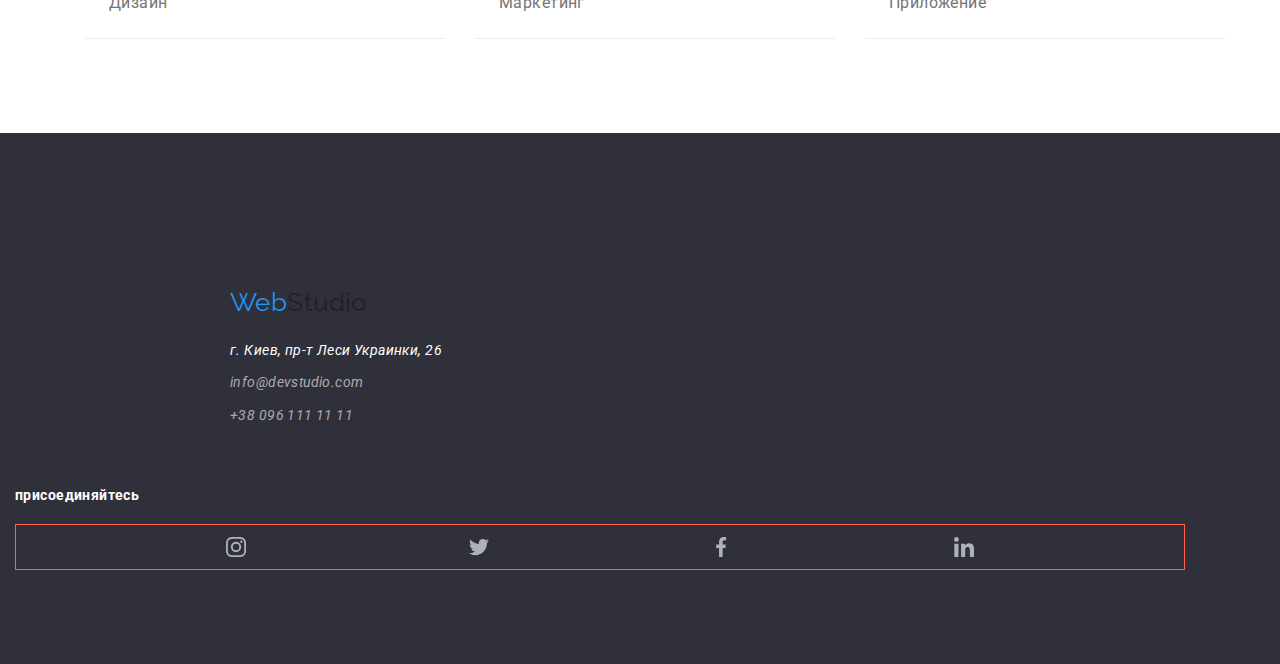
==== commit edad35ab: "homework04good03" ====
--- a/portfolio.html
+++ b/portfolio.html
@@ -15,30 +15,43 @@
 
 <body>
     <!-- Шапка сайта -->
-    <header class="page-header">
-        <div class="main-nav">
-    
-            <nav class="nav">
-                <a href="./index.html" class="logo">
-                    <img src="./images/WebStudio.svg" alt="Логотип компании" />
-                </a>
-    
-                <ul class="nav-link list">
-                    <li class="item"><a href="./index.html" class="nav-link-list">Студия</a></li>
-                    <li class="item"><a href="./portfolio.html" class=" nav-link-list">Портфолио</a></li>
-                    <li class="item"><a href="" class="link nav-link-list">Контакты</a></li>
-                </ul>
-    
-            </nav>
-    
-            <ul class="nav-information list">
-                <li class="item"><a href="mailto:info@devstudio.com" class="nav-information-list">info@devstudio.com</a>
-                </li>
-                <li class="item"><a href="tel:+380961111111" class="nav-information-list">+38 096 111 11 11</a></li>
+<header class="header">
+    <div class="conteiner main-nav">
+
+        <nav class="nav">
+
+            <a lang="en" href="./index.html" class="logo"><span class="logo-part-first">Web</span>Studio</a>
+
+            <ul class="nav-link list">
+                <li class="item"><a href="./index.html" class="link current ">Студия</a></li>
+                <li class="item"><a href="./portfolio.html" class="link ">Портфолио</a></li>
+                <li class="item"><a href="" class="link ">Контакты</a></li>
             </ul>
-    
-        </div>
-    </header>
+
+        </nav>
+
+        <ul class="nav-information list">
+            <li class="item">
+
+                <svg class=" nav-information-icon" width="16" height="12">
+                    <use href="./images/sprite.svg#icon-envelope"></use>
+                </svg>
+                <a href="mailto:info@devstudio.com" class="link">info@devstudio.com</a>
+            </li>
+
+
+            <li class="item">
+
+                <svg class=" nav-information-icon" width="10" height="16">
+                    <use href="./images/sprite.svg#icon-smartphone"></use>
+                </svg>
+                <a href="tel:+380961111111" class="link">+38 096 111 11 11</a>
+
+            </li>
+        </ul>
+
+    </div>
+</header>
 
     <main>
        
@@ -176,23 +189,61 @@
 
     </main>
     <!-- Футер -->
-    <footer>
-    
-        <div class="footer">
-            <a href="./index.html" class="logo footer-logo">
-                <img src="./images/WebStudio.svg" alt="Логотип компании" />
-            </a>
-    
-            <address>
-                <ul class="footer-list list">
-                    <li>г. Киев, пр-т Леси Украинки, 26</li>
-                    <li><a href="mailto:info@devstudio.com" class=" link nav-information-list footer-email">info@devstudio.com</a></li>
-                    <li><a href="tel:+380961111111" class="link nav-information-list footer-tel">+38 096 111 11 11</a></li>
+    <footer class="footer">
+    
+        <div class="container">
+            <div class="footer-conteiner">
+                <a lang="en" href="./index.html" class="footer-logo"><span class="logo-part-first">Web</span>Studio</a>
+    
+                <address>
+                    <ul class="footer-list list">
+                        <li>г. Киев, пр-т Леси Украинки, 26</li>
+                        <li><a href="mailto:info@devstudio.com" class=" link  footer-email">info@devstudio.com</a></li>
+                        <li><a href="tel:+380961111111" class="link  footer-tel">+38 096 111 11 11</a></li>
+                    </ul>
+                </address>
+            </div>
+    
+            <div class="footer-link">
+                <h3 class="footer-link-title">присоединяйтесь</h3>
+                <ul class="footer-link-list list">
+                    <li>
+                        <a href="" class="team-icon">
+                            <svg class="icon-social-links">
+                                <use href="./images/sprite.svg#icon-instagram"></use>
+                            </svg>
+                        </a>
+                    </li>
+                    <li>
+                        <a href="" class="team-icon">
+                            <svg class="icon-social-links">
+                                <use href="./images/sprite.svg#icon-twitter"></use>
+                            </svg>
+                        </a>
+                    </li>
+                    <li>
+                        <a href="" class="team-icon">
+                            <svg class="icon-social-links">
+                                <use href="./images/sprite.svg#icon-facebook"></use>
+                            </svg>
+                        </a>
+                    </li>
+    
+                    <li>
+    
+                        <a href="" class="team-icon">
+                            <svg class="icon-social-links">
+                                <use href="./images/sprite.svg#icon-linkedin"></use>
+                            </svg>
+                        </a>
+                    </li>
                 </ul>
-            </address>
+    
+            </div>
+    
         </div>
-                
-     </footer>
+    
+    </footer>
                 
             
 
--- a/css/styles.css
+++ b/css/styles.css
@@ -50,42 +50,45 @@
 /* Навигация */
 
 .page-header {
-  margin-left: auto;
-  margin-right: auto;
-  width: 1200px;
-  padding-left: 15px;
-  padding-right: 15px;
   border-bottom: 1px solid #ececec;
 }
-.main-nav {
-  display: flex;
-  align-items: center;
-}
-.nav {
-  display: flex;
-}
+
 .logo {
-  margin: auto;
-
+  margin-left: 215px;
+
+  color:var( --secondary-text-color);
   font-family: Raleway, sans-serif;
   font-size: 26px;
   line-height: 1.2;
-}
-
-.nav-link {
-  display: flex;
+  text-decoration: none;
+  
+}
+
+ .logo-part-first {
+   color:var(--accent-color);
+ }
+ 
+.main-nav, .nav, .nav-link, .nav-information  {
+  display: flex;
+  align-items: center;
+} 
+.main-nav {
+  align-items: center;
+  
+}
+.nav-link  {
   margin-left: 93px;
-}
+ }
+
 .nav-link .item:not(:last-child) {
   margin-right: 50px;
-}
-
-.nav-link-list {
-  color: var(--secondary-text-color);
-
-  display: block;
-  padding-top: 20px;
-  padding-bottom: 20px;
+} 
+
+.nav-link .link {
+  display: block;
+  padding-top: 32px;
+  padding-bottom: 32px;
+  color: var(--secondary-text-color);
 
   font-weight: 500;
   font-size: 14px;
@@ -94,15 +97,14 @@
   text-decoration: none;
 }
 
-.nav-information {
-  display: flex;
-  margin-left: auto;
-}
-
-.nav-information .item + .item {
-  margin-left: 50px;
-}
-.nav-information-list {
+.nav-link .link.current {
+color: var(--accent-color);
+}
+
+.nav-information .link {
+  display: block;
+
+
   color: var(--primery-text-color);
 
   font-weight: 500;
@@ -113,18 +115,60 @@
 }
 
 .nav-link a:hover,
-.nav-link a:focus,
-.nav-information a:hover,
-.nav-information a:focus {
+.nav-link a:focus {
   color: var(--accent-color);
 }
 
+.nav-information  {
+  margin-left: auto;
+  margin-right: 215px;
+}
+
+.nav-information .item:last-child {
+  margin-left: 50px;
+}
+
+.nav-information li {
+  padding-top: 32px;
+  padding-bottom: 32px;
+}
+.nav-information li :hover,
+.nav-information li :focus {
+  color: var(--accent-color);
+  fill: var(--accent-color);
+}
+
+.nav-information .item {
+  display: inline-flex;
+  align-items: center;
+ }
+
+
+.nav-information-icon {
+  display:inline-block;
+  fill:var(--primery-text-color);
+  margin-right: 10px;
+  
+}
+
 /* Герой */
+
 .hero {
-  background-color: #2f303a;
-  height: 600px;
-
-  text-align: center;
+  max-width: 1600px;
+  min-height: 600px;
+  margin-left: auto;
+  margin-right: auto;
+  background-color: #c4c4c4;
+  background-image: linear-gradient(
+      to right,
+      rgba(47, 48, 58, 0.4),
+      rgba(47, 48, 58, 0.4)
+    ),
+    url("../images/fotohero.jpg");
+
+  background-repeat: no-repeat;
+  background-position: center;
+  background-size: cover;
 }
 .hero-title {
   color: var(--wite-color);
@@ -173,9 +217,17 @@
 .container.main {
   padding-bottom: 0px;
 }
+.conteiner-advantages-icon {
+  background-color: #f5f4fa;
+  padding: 20px 100px;
+  margin-bottom: 30px;
+}
+.advantages-icon {
+  display: block;
+  margin: 0 auto;
+}
 .advantages-list .item {
   width: 270px;
-  /* background-color: springgreen; */
 }
 .advantages-list .item:not(:last-child) {
   margin-right: 30px;
@@ -235,17 +287,21 @@
   flex-wrap: wrap;
 }
 
-.team-list item {
+.team-list .item {
   display: inline-block;
-  margin: 0px;
+
+  margin: 0px auto;
   padding: 0px;
   width: 270px;
-  background-color: cadetblue;
+  
+  box-shadow: 0 2px 1px  rgba(0, 0, 0, 0.2), 
+  0 1px 1px rgba(0, 0, 0, 0.14), 0 1px 3px rgba(0, 0, 0, 0.12);
 }
 
 .team-list .item:not(:last-child) {
   margin-right: 30px;
 }
+
 
 .team-images {
   margin-bottom: 30px;
@@ -266,34 +322,130 @@
   display: block;
   text-align: center;
   margin-top: 0px;
-  margin-bottom: 0px;
+  margin-bottom: 16 px;
 
   font-size: 16px;
   line-height: 1.2;
 }
 
+.team-icon-block {
+  display: flex;
+  padding-left: 30px;
+  padding-right: 30px;
+  
+}
+
+.team-icon {
+  display: block;
+  padding:12px;
+  border: none;
+  width: 44px;
+  height: 44px;
+  color: #afb1b8;
+  border-radius: 50%;
+}
+
+.team-icon:not(:last-child){
+  margin-right: 10px;
+}
+
+.icon-social-links {
+  display: inline-block;
+
+  fill: currentColor;
+  width: 20px;
+  height: 20px;
+}
+
+.team-icon:hover,
+.team-icon:focus,
+.icon-social-links:hover,
+.icon-social-links:focus {
+  background-color: var(--accent-color);
+  fill: #ffffff;
+}
+/* Постоянные клиенты */
+
+.regular-client-title {
+  color: var(--secondary-text-color);
+
+  margin-top: 0px;
+  margin-bottom: 50px;
+
+  font-size: 36px;
+  line-height: 1.16;
+  text-align: center;
+}
+
+.regular-client-list {
+  display: flex;
+  padding: 0;
+  margin: 0;
+  list-style: none;
+  background-color: #ffffff;
+  margin-bottom: 94px;
+  justify-content: center;
+}
+
+.regular-client-item {
+  padding: 0;
+  margin: 0;
+  border: 1px solid #afb1b8;
+  border-radius: 4px;
+  margin-left: 30px;
+}
+
+.regular-client-item:not(:last-child) {
+  margin-right: 30px;
+}
+
+.regular-client-icon {
+  display: inline-block;
+  padding: 16px 32px;
+}
+.regular-client-svg {
+ 
+  fill: #afb1b8;
+}
+
+.regular-client-item:hover,
+.regular-client-item:focus,
+.regular-client-svg:hover,
+.regular-client-svg:focus {
+  border-color: var(--accent-color);
+  fill: var(--accent-color);
+}
 /* Футер */
 
 .footer {
   background-color: #2f303a;
-  /* border: 1px solid red; */
-}
-.container.item {
+
+}
+.footer .container {
   margin: 0px;
-  padding: 0px;
+}
+.footer-conteiner {
+
   padding-top: 60px;
   padding-left: 215px;
   padding-bottom: 60px;
-  /* border: 1px solid green; */
 }
 
 .footer-logo {
-  display: inline-block;
+  display: block;
+  color:var( --secondary-text-color);
+  font-family: Raleway, sans-serif;
+  font-size: 26px;
+  line-height: 1.2;
+  text-decoration: none;
   margin-bottom: 20px;
 }
+
 .footer-list li {
   color: var(--wite-color);
   line-height: 1.7;
+}
+.footer-list li:not(:last-child) {
   margin-bottom: 9px;
 }
 
@@ -307,6 +459,34 @@
   line-height: 1.7;
   color: rgba(255, 255, 255, 0.6);
 }
+
+.footer-link-title {
+  display: block;
+  color: var(--wite-color);
+  margin: 0;
+  margin-bottom: 20px;
+  /* margin-top: 0px;
+  margin-bottom: 10px; */
+  font-size: 14px;
+  line-height: 1.14;
+}
+.footer-link-list{
+  display: flex;
+   justify-content: space-evenly;
+  align-items: center;
+  border: 1px solid tomato;
+}
+
+/* .team-icon-footer {
+  display: block;
+  padding:12px;
+  border: none;
+  width: 44px;
+  height: 44px;
+  color: rgba(255, 255, 255, 0.1);
+  border-radius: 50%;
+} */
+
 
 /* Портфолио */
 
@@ -334,6 +514,8 @@
 .button:focus {
   color: var(--primery-bg-color);
   background-color: var(--accent-color);
+  box-shadow: 0 2px 2px rgba(0, 0, 0, 0.12), 0 1px 2px rgba(0, 0, 0, 0.08), 
+  0 3px 1px rgba(0, 0, 0, 0.1);
 }
 
 /* Проекты */
@@ -388,3 +570,8 @@
 .card-content {
   padding: 20px 24px;
 }
+ .project .card:hover {
+
+  box-shadow: 1px 4px 6px rgba(0, 0, 0, 0.16), 0 4px 4px rgba(0, 0, 0, 0.06), 
+  0 1px 1px rgba(0, 0, 0, 0.12);
+ }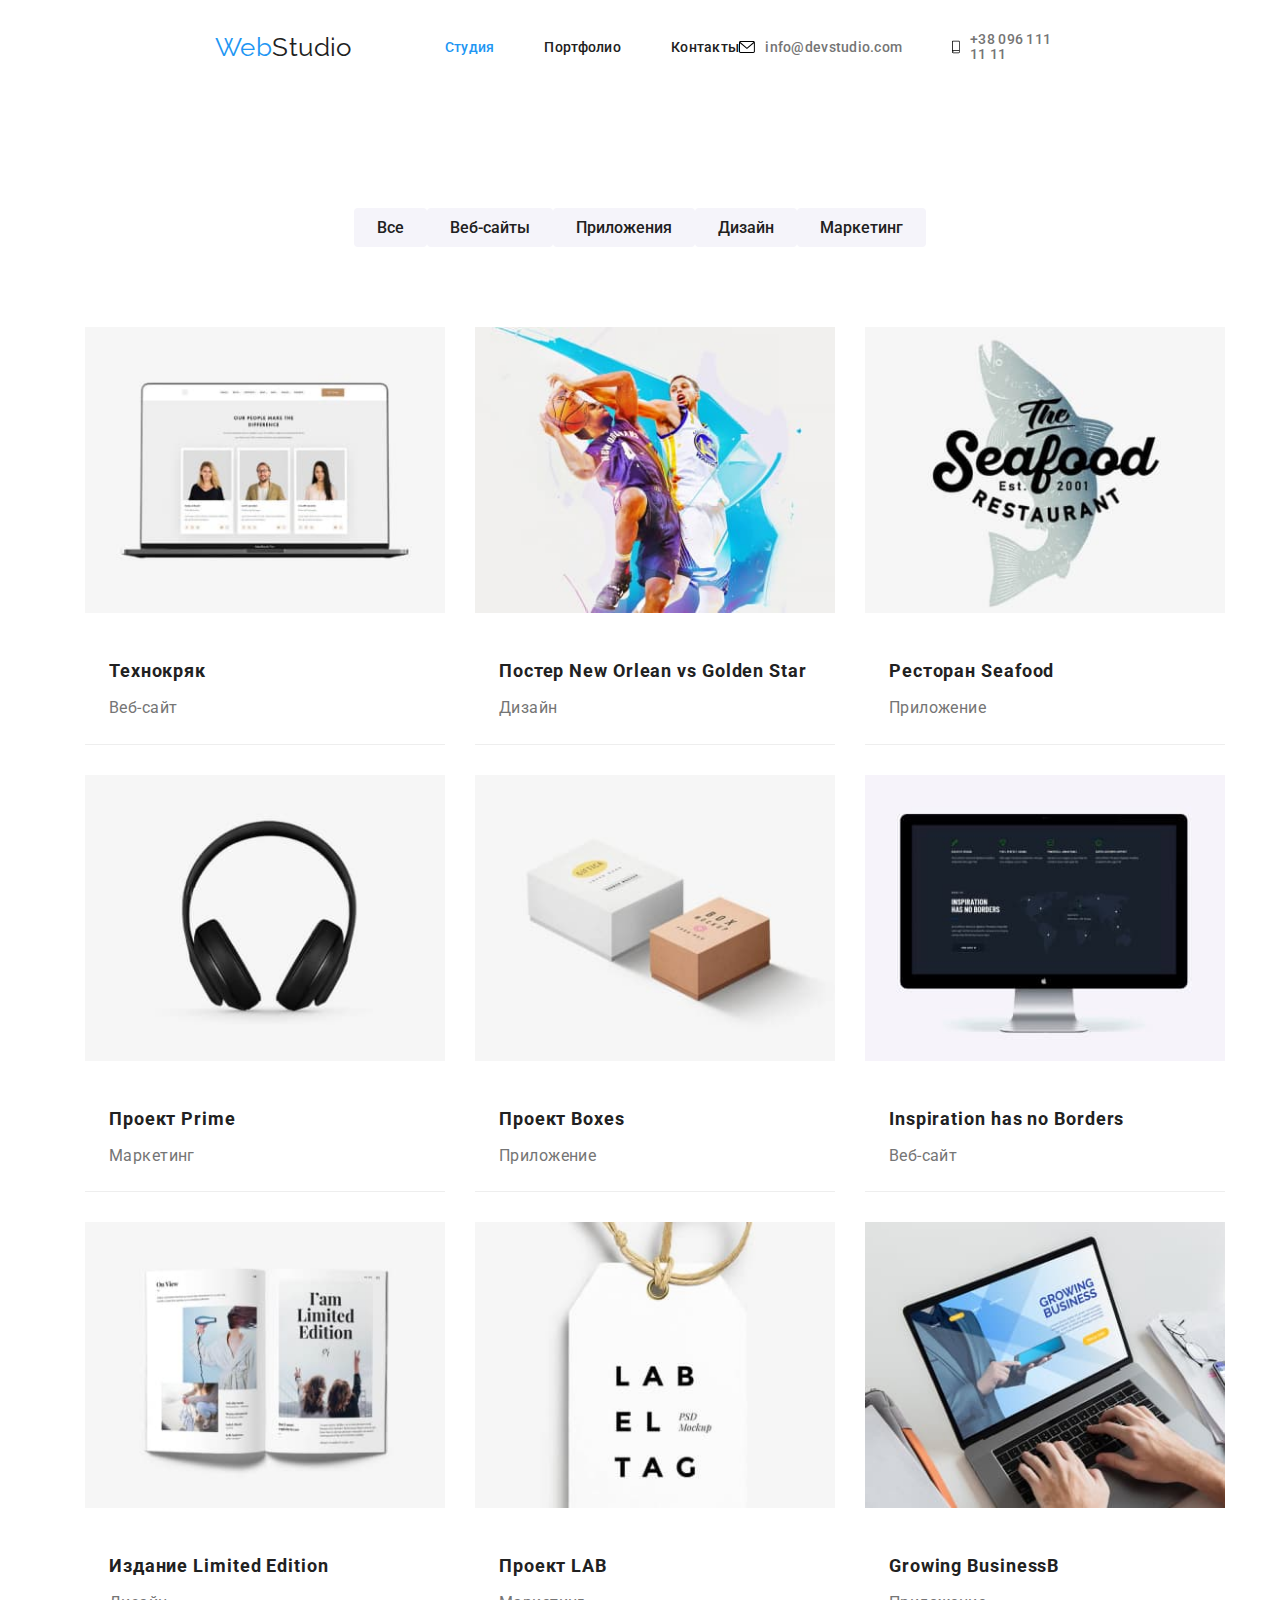
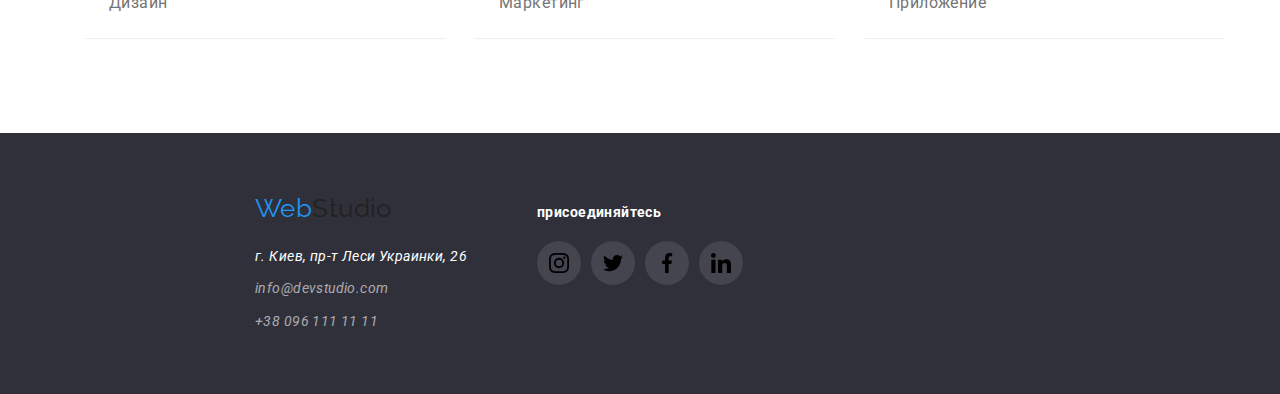
==== commit 02cbabfd: "homework04good07" ====
--- a/portfolio.html
+++ b/portfolio.html
@@ -31,21 +31,21 @@
         </nav>
 
         <ul class="nav-information list">
-            <li class="item">
+            <li class="nav-information-list">
 
                 <svg class=" nav-information-icon" width="16" height="12">
                     <use href="./images/sprite.svg#icon-envelope"></use>
                 </svg>
-                <a href="mailto:info@devstudio.com" class="link">info@devstudio.com</a>
+                <a href="mailto:info@devstudio.com" class="nav-information-link">info@devstudio.com</a>
             </li>
 
 
-            <li class="item">
+            <li class="nav-information-list">
 
                 <svg class=" nav-information-icon" width="10" height="16">
                     <use href="./images/sprite.svg#icon-smartphone"></use>
                 </svg>
-                <a href="tel:+380961111111" class="link">+38 096 111 11 11</a>
+                <a href="tel:+380961111111" class="nav-information-link">+38 096 111 11 11</a>
 
             </li>
         </ul>
@@ -189,61 +189,60 @@
 
     </main>
     <!-- Футер -->
-    <footer class="footer">
-    
-        <div class="container">
-            <div class="footer-conteiner">
-                <a lang="en" href="./index.html" class="footer-logo"><span class="logo-part-first">Web</span>Studio</a>
-    
-                <address>
-                    <ul class="footer-list list">
-                        <li>г. Киев, пр-т Леси Украинки, 26</li>
-                        <li><a href="mailto:info@devstudio.com" class=" link  footer-email">info@devstudio.com</a></li>
-                        <li><a href="tel:+380961111111" class="link  footer-tel">+38 096 111 11 11</a></li>
-                    </ul>
-                </address>
-            </div>
-    
-            <div class="footer-link">
-                <h3 class="footer-link-title">присоединяйтесь</h3>
-                <ul class="footer-link-list list">
-                    <li>
-                        <a href="" class="team-icon">
-                            <svg class="icon-social-links">
-                                <use href="./images/sprite.svg#icon-instagram"></use>
-                            </svg>
-                        </a>
-                    </li>
-                    <li>
-                        <a href="" class="team-icon">
-                            <svg class="icon-social-links">
-                                <use href="./images/sprite.svg#icon-twitter"></use>
-                            </svg>
-                        </a>
-                    </li>
-                    <li>
-                        <a href="" class="team-icon">
-                            <svg class="icon-social-links">
-                                <use href="./images/sprite.svg#icon-facebook"></use>
-                            </svg>
-                        </a>
-                    </li>
-    
-                    <li>
-    
-                        <a href="" class="team-icon">
-                            <svg class="icon-social-links">
-                                <use href="./images/sprite.svg#icon-linkedin"></use>
-                            </svg>
-                        </a>
-                    </li>
+<footer class="footer">
+
+    <div class="container footer-container">
+        <div class="footer-adress">
+            <a lang="en" href="./index.html" class="footer-logo"><span class="logo-part-first">Web</span>Studio</a>
+
+            <address>
+                <ul class="footer-list list">
+                    <li>г. Киев, пр-т Леси Украинки, 26</li>
+                    <li><a href="mailto:info@devstudio.com" class=" link  footer-email">info@devstudio.com</a></li>
+                    <li><a href="tel:+380961111111" class="link  footer-tel">+38 096 111 11 11</a></li>
                 </ul>
-    
-            </div>
-    
+            </address>
         </div>
-    
-    </footer>
+
+        <div class="footer-link">
+            <h3 class="footer-link-title">присоединяйтесь</h3>
+            <ul class="footer-link-list list">
+                <li class="footer-links">
+                    <a href="" class="footer-team-icon">
+                        <svg class="icon-social-links">
+                            <use href="./images/sprite.svg#icon-instagram"></use>
+                        </svg>
+                    </a>
+                </li>
+                <li class="footer-links">
+                    <a href="" class="footer-team-icon">
+                        <svg class="icon-social-links">
+                            <use href="./images/sprite.svg#icon-twitter"></use>
+                        </svg>
+                    </a>
+                </li>
+                <li class="footer-links">
+                    <a href="" class="footer-team-icon">
+                        <svg class="icon-social-links">
+                            <use href="./images/sprite.svg#icon-facebook"></use>
+                        </svg>
+                    </a>
+                </li>
+
+                <li class="footer-links">
+                    <a href="" class="footer-team-icon">
+                        <svg class="icon-social-links">
+                            <use href="./images/sprite.svg#icon-linkedin"></use>
+                        </svg>
+                    </a>
+                </li>
+            </ul>
+
+        </div>
+
+    </div>
+
+</footer>
                 
             
 
--- a/css/styles.css
+++ b/css/styles.css
@@ -101,11 +101,24 @@
 color: var(--accent-color);
 }
 
-.nav-information .link {
-  display: block;
-
-
-  color: var(--primery-text-color);
+.nav-link a:hover,
+.nav-link a:focus {
+  color: var(--accent-color);
+}
+
+
+.nav-information  {
+  margin-left: auto;
+  margin-right: 215px;
+  
+}
+
+.nav-information-list:last-child {
+  margin-left: 50px;
+}
+
+.nav-information-link {
+  color: inherit;
 
   font-weight: 500;
   font-size: 14px;
@@ -114,39 +127,25 @@
   text-decoration: none;
 }
 
-.nav-link a:hover,
-.nav-link a:focus {
-  color: var(--accent-color);
-}
-
-.nav-information  {
-  margin-left: auto;
-  margin-right: 215px;
-}
-
-.nav-information .item:last-child {
-  margin-left: 50px;
-}
-
-.nav-information li {
+.nav-information-list {
+  display: inline-flex;
+  align-items: center;
+  color: var(--primery-text-color);
   padding-top: 32px;
   padding-bottom: 32px;
-}
-.nav-information li :hover,
-.nav-information li :focus {
+  
+  }
+
+
+.nav-information-list:hover,
+.nav-information-list:focus {
   color: var(--accent-color);
   fill: var(--accent-color);
 }
 
-.nav-information .item {
-  display: inline-flex;
-  align-items: center;
- }
-
 
 .nav-information-icon {
-  display:inline-block;
-  fill:var(--primery-text-color);
+  color: currentColor;
   margin-right: 10px;
   
 }
@@ -330,8 +329,10 @@
 
 .team-icon-block {
   display: flex;
+  align-items: center;
   padding-left: 30px;
   padding-right: 30px;
+  /* color: #afb1b8 ; */
   
 }
 
@@ -341,7 +342,7 @@
   border: none;
   width: 44px;
   height: 44px;
-  color: #afb1b8;
+  fill: #afb1b8 ;
   border-radius: 50%;
 }
 
@@ -351,18 +352,17 @@
 
 .icon-social-links {
   display: inline-block;
-
-  fill: currentColor;
+  color: currentColor;
   width: 20px;
   height: 20px;
 }
 
 .team-icon:hover,
-.team-icon:focus,
-.icon-social-links:hover,
-.icon-social-links:focus {
+.team-icon:focus
+/* .icon-social-links:hover,
+.icon-social-links:focus { */{
   background-color: var(--accent-color);
-  fill: #ffffff;
+  fill:var(--wite-color);
 }
 /* Постоянные клиенты */
 
@@ -379,33 +379,29 @@
 
 .regular-client-list {
   display: flex;
-  padding: 0;
-  margin: 0;
-  list-style: none;
-  background-color: #ffffff;
+  background-color:var(--wite-color);
   margin-bottom: 94px;
-  justify-content: center;
+
+  border: 1px solid tomato;
 }
 
 .regular-client-item {
-  padding: 0;
-  margin: 0;
+ 
   border: 1px solid #afb1b8;
   border-radius: 4px;
-  margin-left: 30px;
+  padding: 16px 32px;
 }
 
 .regular-client-item:not(:last-child) {
   margin-right: 30px;
 }
 
-.regular-client-icon {
-  display: inline-block;
-  padding: 16px 32px;
-}
+
+
 .regular-client-svg {
- 
-  fill: #afb1b8;
+    color:currentColor;
+ /* padding: 16px 32px; */
+  /* fill: #afb1b8; */
 }
 
 .regular-client-item:hover,
@@ -418,17 +414,21 @@
 /* Футер */
 
 .footer {
+ 
   background-color: #2f303a;
-
-}
-.footer .container {
-  margin: 0px;
-}
-.footer-conteiner {
-
+}
+
+.footer-container {
+  display: flex;
+  padding:0;
+  
+ }
+
+.footer-adress {
   padding-top: 60px;
   padding-left: 215px;
   padding-bottom: 60px;
+  margin-right: 70px;
 }
 
 .footer-logo {
@@ -465,27 +465,46 @@
   color: var(--wite-color);
   margin: 0;
   margin-bottom: 20px;
-  /* margin-top: 0px;
-  margin-bottom: 10px; */
   font-size: 14px;
   line-height: 1.14;
 }
+
+.footer-link {
+  padding-top: 72px;
+  padding-bottom: 100px;
+ 
+
+}
 .footer-link-list{
   display: flex;
-   justify-content: space-evenly;
+  justify-content: space-between;
   align-items: center;
-  border: 1px solid tomato;
-}
-
-/* .team-icon-footer {
+  
+}
+
+.footer-links {
+ color: var(--wite-color);
+ }
+
+.footer-team-icon {
   display: block;
   padding:12px;
   border: none;
   width: 44px;
   height: 44px;
-  color: rgba(255, 255, 255, 0.1);
+  color: inherit;
+  background-color:rgba(255, 255, 255, 0.1) ;
   border-radius: 50%;
-} */
+}
+ .footer-team-icon:hover{
+  background-color: var(--accent-color); 
+ }
+
+.footer-links:not(:last-child){
+  margin-right: 10px;
+}
+
+
 
 
 /* Портфолио */
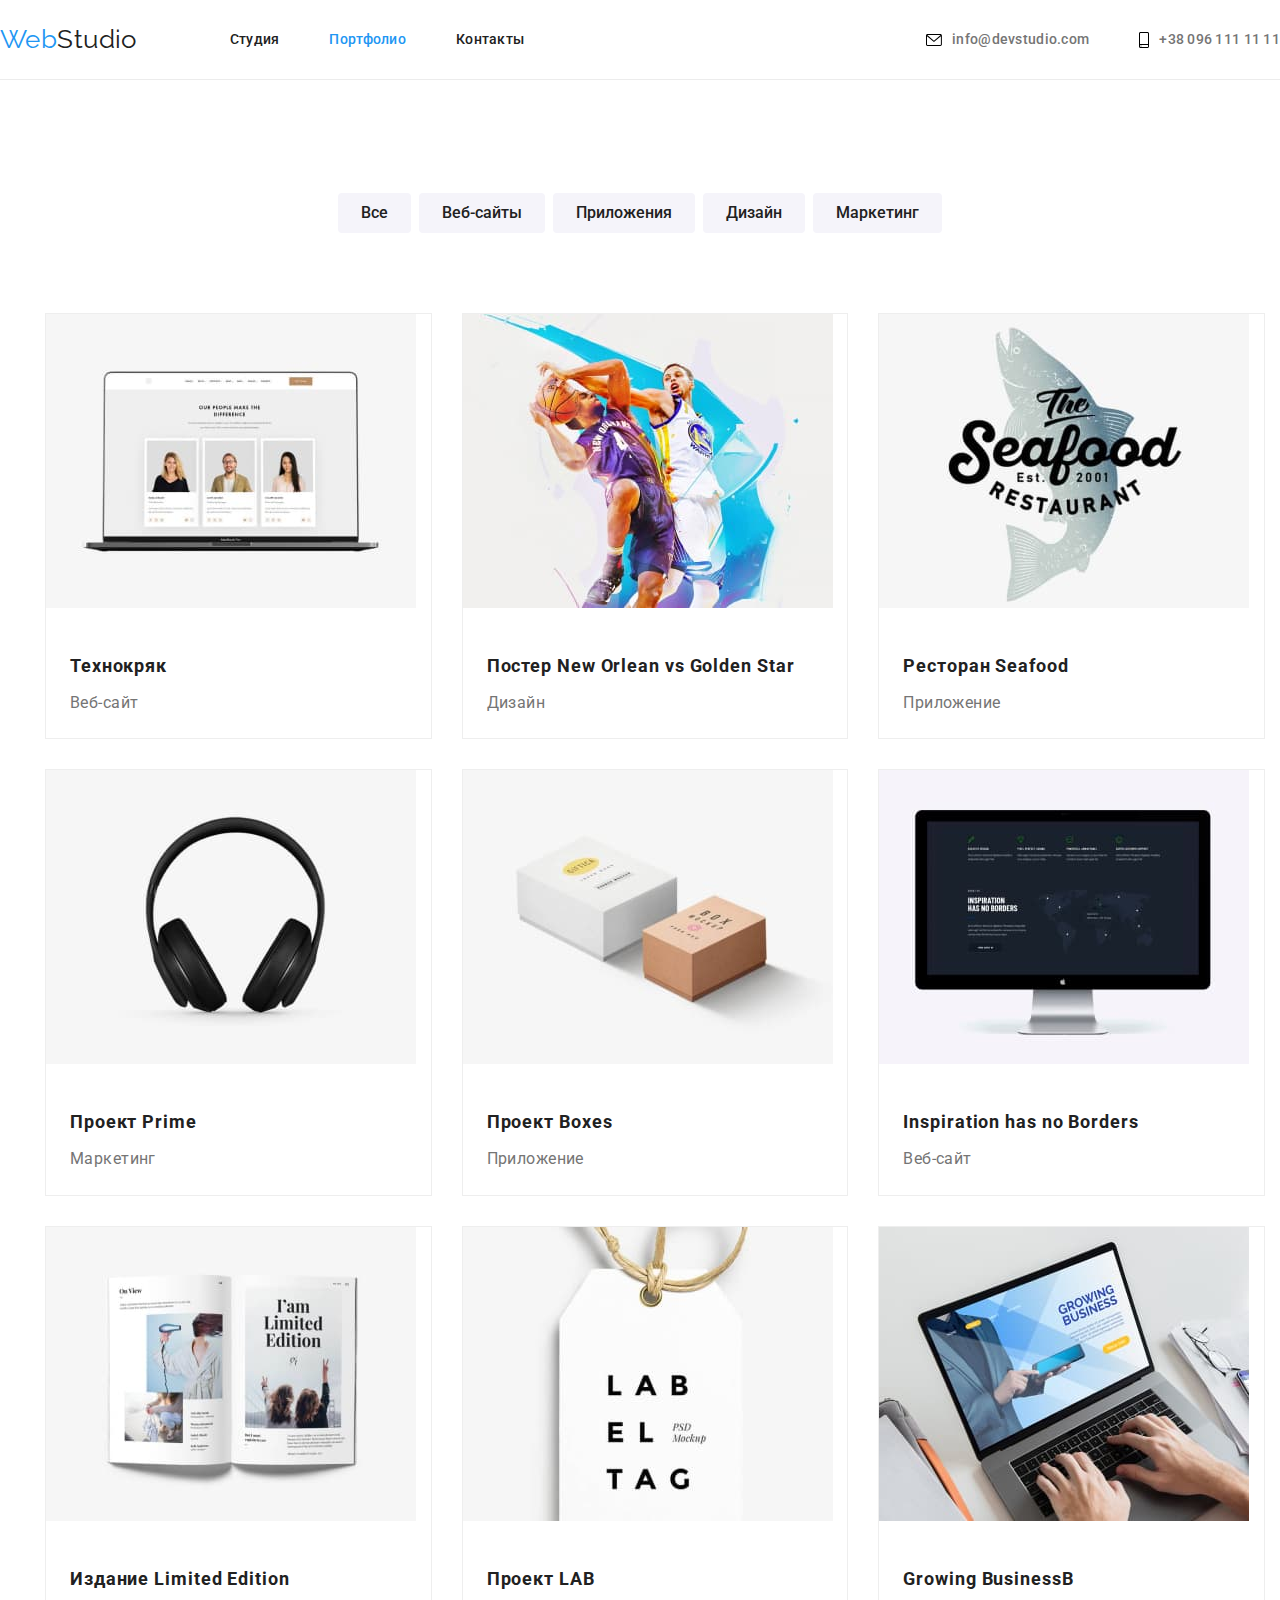
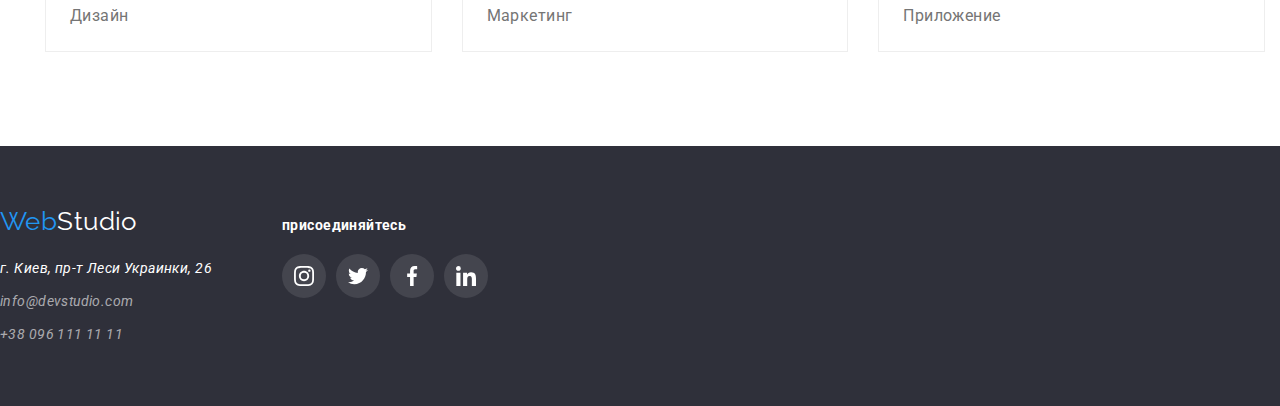
==== commit 0006e0fa: "homework04good11" ====
--- a/portfolio.html
+++ b/portfolio.html
@@ -16,15 +16,15 @@
 <body>
     <!-- Шапка сайта -->
 <header class="header">
-    <div class="conteiner main-nav">
+    <div class="container main-nav">
 
         <nav class="nav">
 
             <a lang="en" href="./index.html" class="logo"><span class="logo-part-first">Web</span>Studio</a>
 
             <ul class="nav-link list">
-                <li class="item"><a href="./index.html" class="link current ">Студия</a></li>
-                <li class="item"><a href="./portfolio.html" class="link ">Портфолио</a></li>
+                <li class="item"><a href="./index.html" class="link ">Студия</a></li>
+                <li class="item"><a href="./portfolio.html" class="link current  ">Портфолио</a></li>
                 <li class="item"><a href="" class="link ">Контакты</a></li>
             </ul>
 
@@ -193,7 +193,8 @@
 
     <div class="container footer-container">
         <div class="footer-adress">
-            <a lang="en" href="./index.html" class="footer-logo"><span class="logo-part-first">Web</span>Studio</a>
+            <a lang="en" href="./index.html" class="footer-logo"><span class="logo-part-first">Web</span><span
+                    class="logo-part-two">Studio</span></a>
 
             <address>
                 <ul class="footer-list list">
@@ -243,9 +244,7 @@
     </div>
 
 </footer>
-                
-            
-
+         
 </body>
 
 </html>--- a/css/styles.css
+++ b/css/styles.css
@@ -30,7 +30,7 @@
 .container {
   margin-left: auto;
   margin-right: auto;
-  width: 1200px;
+  min-width: 1200px;
   padding-left: 15px;
   padding-right: 15px;
   padding-top: 94px;
@@ -49,40 +49,41 @@
 
 /* Навигация */
 
-.page-header {
+.header {
   border-bottom: 1px solid #ececec;
 }
 
 .logo {
-  margin-left: 215px;
-
-  color:var( --secondary-text-color);
+  color: var(--secondary-text-color);
   font-family: Raleway, sans-serif;
   font-size: 26px;
   line-height: 1.2;
   text-decoration: none;
-  
-}
-
- .logo-part-first {
-   color:var(--accent-color);
- }
- 
-.main-nav, .nav, .nav-link, .nav-information  {
+  padding: 23px 0;
+}
+
+.logo-part-first {
+  color: var(--accent-color);
+}
+
+.main-nav,
+.nav,
+.nav-link,
+.nav-information {
   display: flex;
   align-items: center;
-} 
+}
 .main-nav {
+  padding: 0;
   align-items: center;
-  
-}
-.nav-link  {
+}
+.nav-link {
   margin-left: 93px;
- }
+}
 
 .nav-link .item:not(:last-child) {
   margin-right: 50px;
-} 
+}
 
 .nav-link .link {
   display: block;
@@ -98,7 +99,7 @@
 }
 
 .nav-link .link.current {
-color: var(--accent-color);
+  color: var(--accent-color);
 }
 
 .nav-link a:hover,
@@ -106,11 +107,8 @@
   color: var(--accent-color);
 }
 
-
-.nav-information  {
+.nav-information {
   margin-left: auto;
-  margin-right: 215px;
-  
 }
 
 .nav-information-list:last-child {
@@ -119,6 +117,9 @@
 
 .nav-information-link {
   color: inherit;
+
+  padding-top: 32px;
+  padding-bottom: 32px;
 
   font-weight: 500;
   font-size: 14px;
@@ -131,11 +132,7 @@
   display: inline-flex;
   align-items: center;
   color: var(--primery-text-color);
-  padding-top: 32px;
-  padding-bottom: 32px;
-  
-  }
-
+}
 
 .nav-information-list:hover,
 .nav-information-list:focus {
@@ -143,11 +140,9 @@
   fill: var(--accent-color);
 }
 
-
 .nav-information-icon {
   color: currentColor;
   margin-right: 10px;
-  
 }
 
 /* Герой */
@@ -269,6 +264,9 @@
 }
 
 /* Наша команда */
+.team {
+  background-color: var(--primery-bg-color);
+}
 
 .team-title {
   color: var(--secondary-text-color);
@@ -288,19 +286,19 @@
 
 .team-list .item {
   display: inline-block;
+  background-color: var(--wite-color);
 
   margin: 0px auto;
   padding: 0px;
   width: 270px;
-  
-  box-shadow: 0 2px 1px  rgba(0, 0, 0, 0.2), 
-  0 1px 1px rgba(0, 0, 0, 0.14), 0 1px 3px rgba(0, 0, 0, 0.12);
+
+  box-shadow: 0 2px 1px rgba(0, 0, 0, 0.2), 0 1px 1px rgba(0, 0, 0, 0.14),
+    0 1px 3px rgba(0, 0, 0, 0.12);
 }
 
 .team-list .item:not(:last-child) {
   margin-right: 30px;
 }
-
 
 .team-images {
   margin-bottom: 30px;
@@ -332,21 +330,20 @@
   align-items: center;
   padding-left: 30px;
   padding-right: 30px;
-  /* color: #afb1b8 ; */
-  
+  margin-bottom: 30px;
 }
 
 .team-icon {
   display: block;
-  padding:12px;
+  padding: 12px;
   border: none;
   width: 44px;
   height: 44px;
-  fill: #afb1b8 ;
+  fill: #afb1b8;
   border-radius: 50%;
 }
 
-.team-icon:not(:last-child){
+.team-icon:not(:last-child) {
   margin-right: 10px;
 }
 
@@ -358,12 +355,11 @@
 }
 
 .team-icon:hover,
-.team-icon:focus
-/* .icon-social-links:hover,
-.icon-social-links:focus { */{
+.team-icon:focus {
   background-color: var(--accent-color);
-  fill:var(--wite-color);
-}
+  fill: var(--wite-color);
+}
+
 /* Постоянные клиенты */
 
 .regular-client-title {
@@ -379,67 +375,70 @@
 
 .regular-client-list {
   display: flex;
-  background-color:var(--wite-color);
-  margin-bottom: 94px;
-
-  border: 1px solid tomato;
+  flex-wrap: wrap;
+  background-color: var(--wite-color);
+  color: #afb1b8;
 }
 
 .regular-client-item {
- 
+  width: calc(100% / 6 - var(--card-set-gap) * 5 / 6);
   border: 1px solid #afb1b8;
   border-radius: 4px;
+
+  cursor: pointer;
+}
+
+.regular-client-link {
+  display: block;
   padding: 16px 32px;
-}
-
+  fill: #afb1b8;
+}
 .regular-client-item:not(:last-child) {
   margin-right: 30px;
 }
 
-
-
 .regular-client-svg {
-    color:currentColor;
- /* padding: 16px 32px; */
-  /* fill: #afb1b8; */
+  color: currentColor;
 }
 
 .regular-client-item:hover,
 .regular-client-item:focus,
-.regular-client-svg:hover,
-.regular-client-svg:focus {
+.regular-client-link:hover,
+.regular-client-link:focus {
   border-color: var(--accent-color);
   fill: var(--accent-color);
 }
+
 /* Футер */
 
 .footer {
- 
   background-color: #2f303a;
 }
 
 .footer-container {
   display: flex;
-  padding:0;
-  
- }
+  padding: 0;
+}
 
 .footer-adress {
   padding-top: 60px;
-  padding-left: 215px;
+
   padding-bottom: 60px;
   margin-right: 70px;
 }
 
 .footer-logo {
   display: block;
-  color:var( --secondary-text-color);
+  color: var(--secondary-text-color);
   font-family: Raleway, sans-serif;
   font-size: 26px;
   line-height: 1.2;
   text-decoration: none;
   margin-bottom: 20px;
 }
+.logo-part-two {
+  color: var(--wite-color);
+}
 
 .footer-list li {
   color: var(--wite-color);
@@ -472,40 +471,30 @@
 .footer-link {
   padding-top: 72px;
   padding-bottom: 100px;
- 
-
-}
-.footer-link-list{
+}
+.footer-link-list {
   display: flex;
   justify-content: space-between;
   align-items: center;
-  
-}
-
-.footer-links {
- color: var(--wite-color);
- }
+}
 
 .footer-team-icon {
   display: block;
-  padding:12px;
+  padding: 12px;
   border: none;
   width: 44px;
   height: 44px;
-  color: inherit;
-  background-color:rgba(255, 255, 255, 0.1) ;
+  fill: var(--wite-color);
+  background-color: rgba(255, 255, 255, 0.1);
   border-radius: 50%;
 }
- .footer-team-icon:hover{
-  background-color: var(--accent-color); 
- }
-
-.footer-links:not(:last-child){
+.footer-team-icon:hover {
+  background-color: var(--accent-color);
+}
+
+.footer-links:not(:last-child) {
   margin-right: 10px;
 }
-
-
-
 
 /* Портфолио */
 
@@ -529,12 +518,16 @@
   border: 1px solid transparent;
   min-width: 73px;
 }
+.button-list li:not(:last-child) {
+  margin-right: 8px;
+}
+
 .button:hover,
 .button:focus {
   color: var(--primery-bg-color);
   background-color: var(--accent-color);
-  box-shadow: 0 2px 2px rgba(0, 0, 0, 0.12), 0 1px 2px rgba(0, 0, 0, 0.08), 
-  0 3px 1px rgba(0, 0, 0, 0.1);
+  box-shadow: 0 2px 2px rgba(0, 0, 0, 0.12), 0 1px 2px rgba(0, 0, 0, 0.08),
+    0 3px 1px rgba(0, 0, 0, 0.1);
 }
 
 /* Проекты */
@@ -550,7 +543,7 @@
 }
 
 .project .card {
-  border-bottom: 1px solid #eeeeee;
+  border: 1px solid #eeeeee;
 }
 
 .project > .card {
@@ -589,8 +582,7 @@
 .card-content {
   padding: 20px 24px;
 }
- .project .card:hover {
-
-  box-shadow: 1px 4px 6px rgba(0, 0, 0, 0.16), 0 4px 4px rgba(0, 0, 0, 0.06), 
-  0 1px 1px rgba(0, 0, 0, 0.12);
- }+.project .card:hover {
+  box-shadow: 1px 4px 6px rgba(0, 0, 0, 0.16), 0 4px 4px rgba(0, 0, 0, 0.06),
+    0 1px 1px rgba(0, 0, 0, 0.12);
+}
